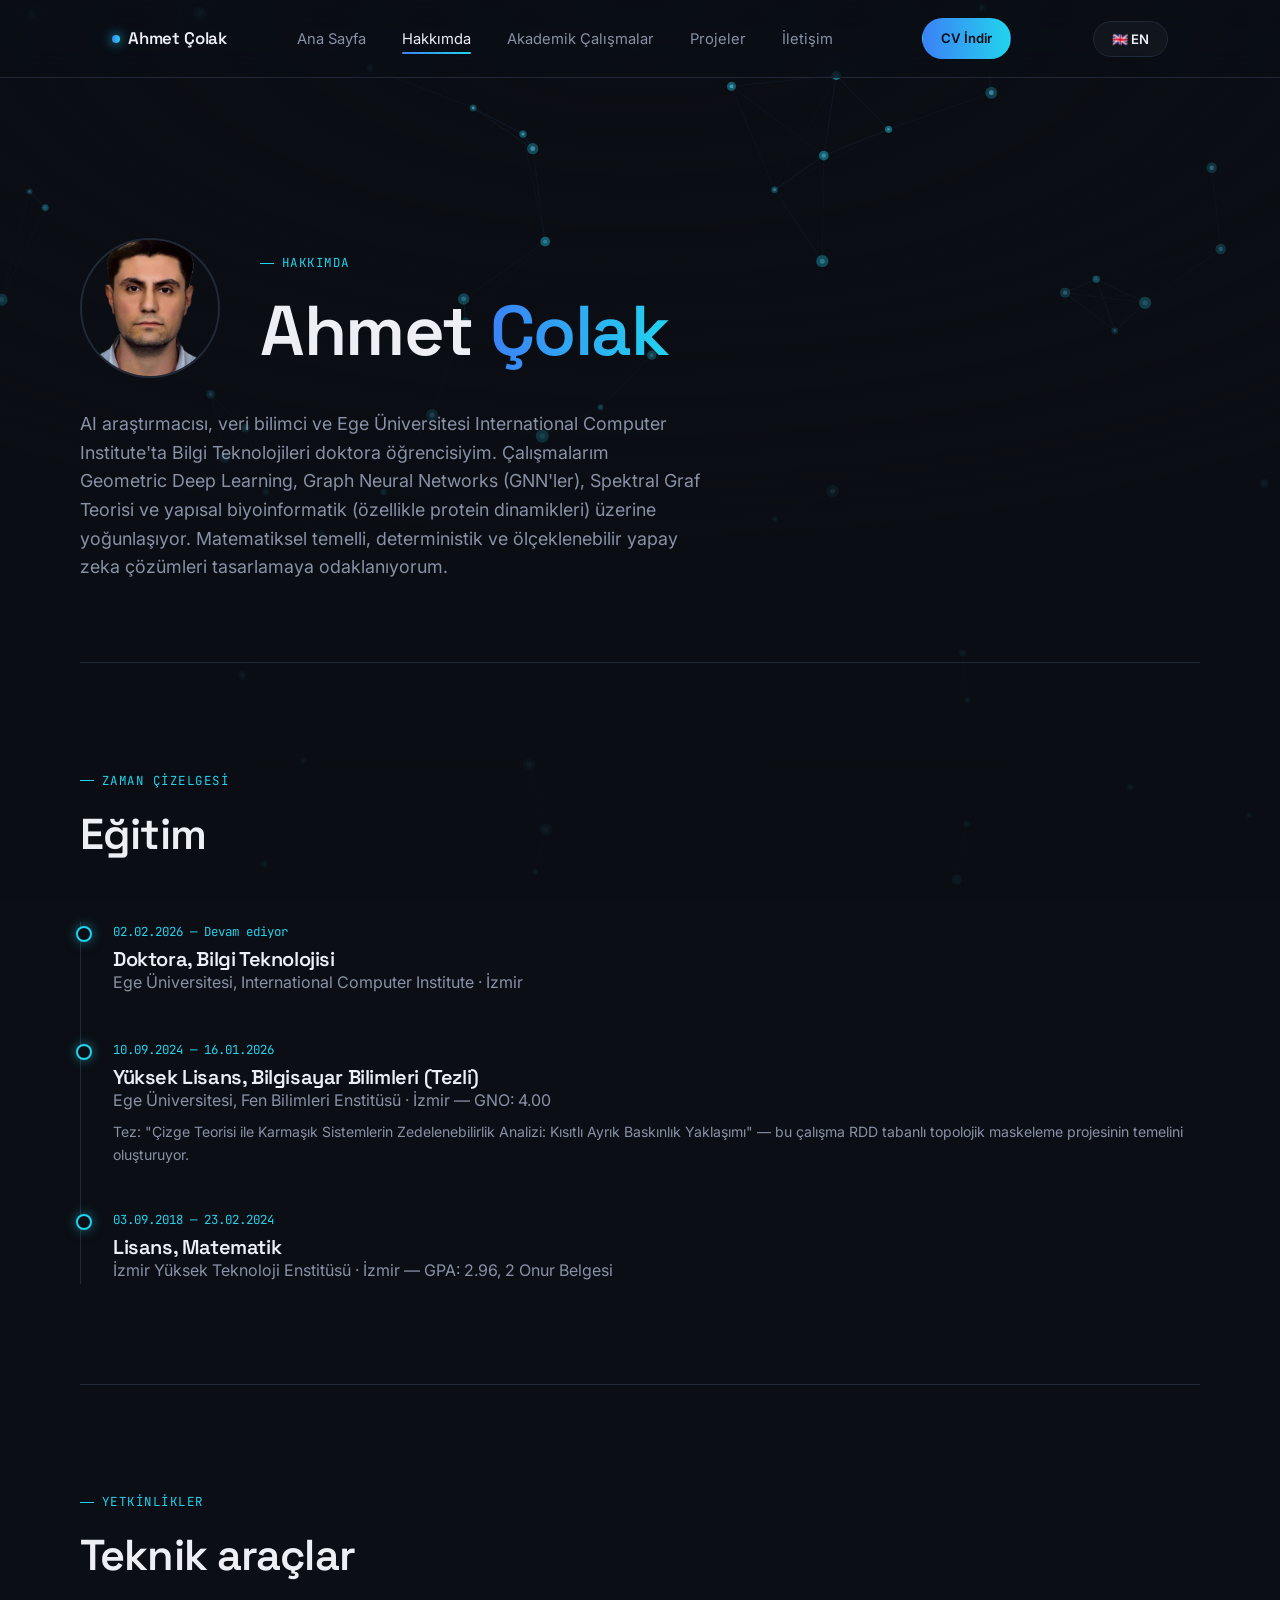
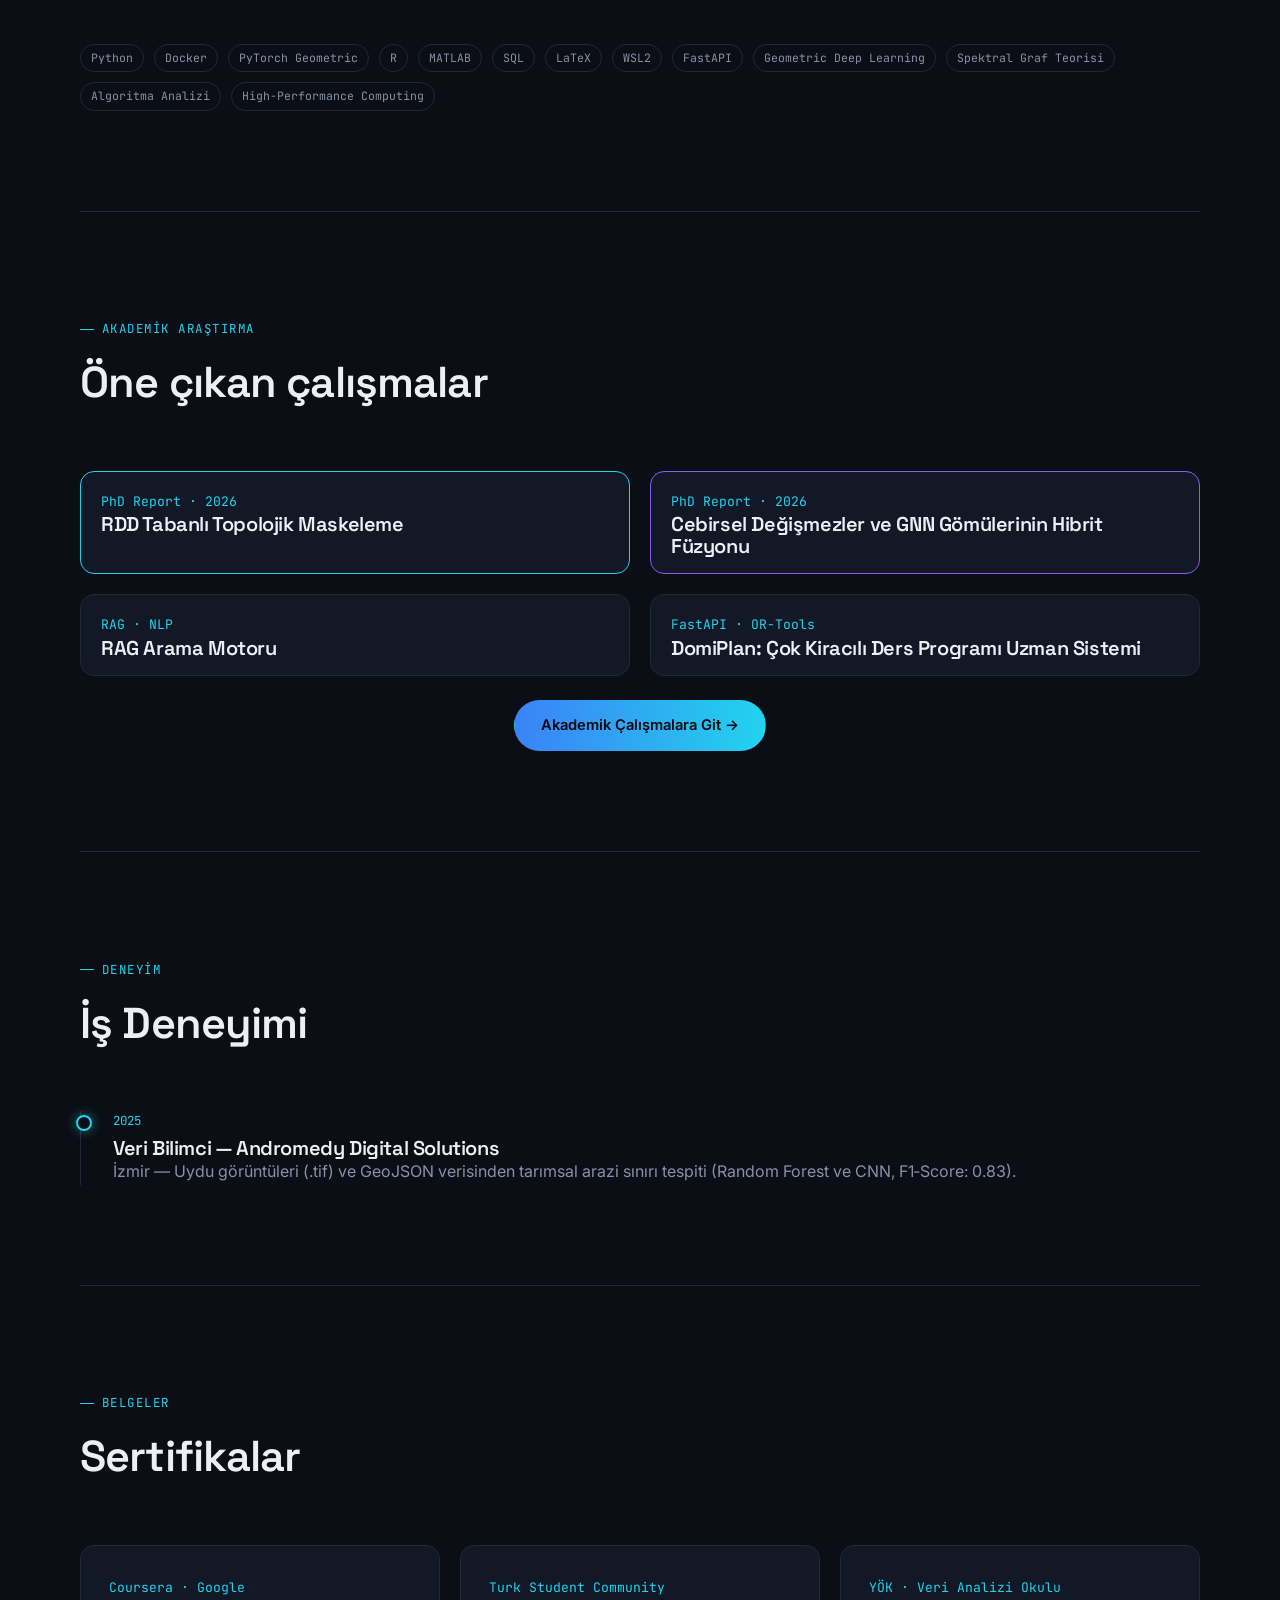
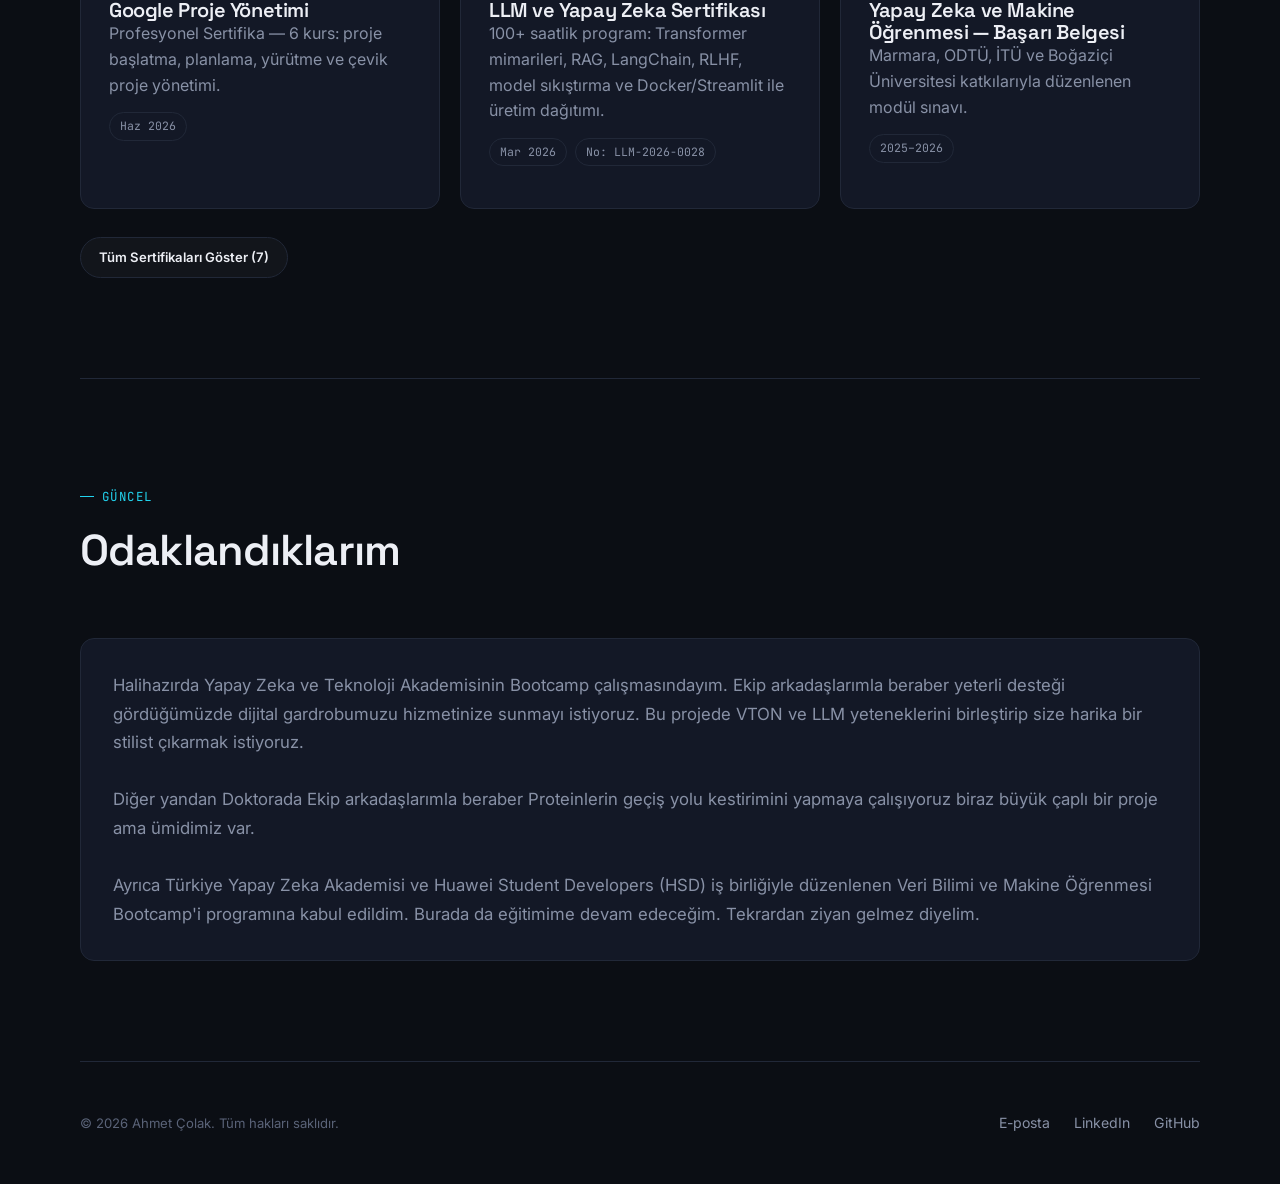
==== about.html @ 780bbac3 "Initial commit: personal academic website" ====
<!DOCTYPE html>
<html lang="tr">
<head>
<meta charset="UTF-8" />
<meta name="viewport" content="width=device-width, initial-scale=1.0" />
<title>About · Ahmet Çolak</title>
<link rel="preconnect" href="https://fonts.googleapis.com">
<link href="https://fonts.googleapis.com/css2?family=Space+Grotesk:wght@500;600;700&family=Inter:wght@400;500;600&family=JetBrains+Mono:wght@400;500&display=swap" rel="stylesheet">
<link rel="stylesheet" href="assets/css/main.css">
</head>
<body>

<canvas id="graph-bg"></canvas>
<div class="bg-vignette"></div>

<div class="wrap">
  <nav class="nav">
    <div class="nav-inner">
      <a href="index.html" class="nav-logo"><span class="dot"></span>Ahmet Çolak</a>
      <ul class="nav-links">
        <li><a href="index.html" data-i18n="nav-home">Ana Sayfa</a></li>
        <li><a href="about.html" class="active" data-i18n="nav-about">Hakkımda</a></li>
        <li><a href="courses.html" data-i18n="nav-courses">Akademik Çalışmalar</a></li>
        <li><a href="projects.html" data-i18n="nav-projects">Projeler</a></li>
        <li><a href="contact.html" data-i18n="nav-contact">İletişim</a></li>
      </ul>
      <a href="assets/cv/Ahmet_Colak_CV.pdf" target="_blank" class="btn btn-primary btn-sm" style="margin-left:20px;" data-i18n="nav-cv">CV İndir</a>
      <button class="btn btn-ghost btn-sm" id="lang-toggle" data-lang="tr" style="margin-left:12px;">🇬🇧 EN</button>
      <button class="nav-toggle" aria-label="Menu toggle">☰</button>
    </div>
  </nav>

  <header class="hero container" style="min-height:60vh; padding-top:160px;">
    <div style="display:flex; gap:40px; align-items:center; flex-wrap:wrap;">
      <img src="assets/images/profile.jpg" alt="Ahmet Çolak" style="width:140px; height:140px; border-radius:50%; object-fit:cover; border:2px solid var(--line); flex-shrink:0;">
      <div style="flex:1; min-width:260px;">
        <span class="eyebrow" data-i18n="about-eyebrow">Hakkımda</span>
        <h1>Ahmet <span class="gradient-text">Çolak</span></h1>
      </div>
    </div>
    <p class="lead" style="margin-top:32px;" data-i18n="about-lead">AI araştırmacısı, veri bilimci ve Ege Üniversitesi International Computer Institute'ta Bilgi Teknolojileri doktora öğrencisiyim. Çalışmalarım Geometric Deep Learning, Graph Neural Networks (GNN'ler), Spektral Graf Teorisi ve yapısal biyoinformatik (özellikle protein dinamikleri) üzerine yoğunlaşıyor. Matematiksel temelli, deterministik ve ölçeklenebilir yapay zeka çözümleri tasarlamaya odaklanıyorum.</p>
  </header>

  <section class="section container reveal">
    <div class="section-head">
      <div>
        <span class="eyebrow" data-i18n="about-timeline-eyebrow">Zaman çizelgesi</span>
        <h2 data-i18n="about-timeline-title">Eğitim</h2>
      </div>
    </div>
    <div class="timeline">
      <div class="timeline-item">
        <span class="period">02.02.2026 — Devam ediyor</span>
        <h3 data-i18n="about-edu1-title">Doktora, Bilgi Teknolojisi</h3>
        <p data-i18n="about-edu1-desc">Ege Üniversitesi, International Computer Institute · İzmir</p>
      </div>
      <div class="timeline-item">
        <span class="period">10.09.2024 — 16.01.2026</span>
        <h3 data-i18n="about-edu2-title">Yüksek Lisans, Bilgisayar Bilimleri (Tezli)</h3>
        <p data-i18n="about-edu2-desc">Ege Üniversitesi, Fen Bilimleri Enstitüsü · İzmir — GNO: 4.00</p>
        <p style="margin-top:8px; font-size:.88rem;" data-i18n="about-edu2-thesis">Tez: <em>"Çizge Teorisi ile Karmaşık Sistemlerin Zedelenebilirlik Analizi: Kısıtlı Ayrık Baskınlık Yaklaşımı"</em> — bu çalışma RDD tabanlı topolojik maskeleme projesinin temelini oluşturuyor.</p>
      </div>
      <div class="timeline-item">
        <span class="period">03.09.2018 — 23.02.2024</span>
        <h3 data-i18n="about-edu3-title">Lisans, Matematik</h3>
        <p data-i18n="about-edu3-desc">İzmir Yüksek Teknoloji Enstitüsü · İzmir — GPA: 2.96, 2 Onur Belgesi</p>
      </div>
    </div>
  </section>

  <section class="section container reveal">
    <div class="section-head">
      <div>
        <span class="eyebrow" data-i18n="about-skills-eyebrow">Yetkinlikler</span>
        <h2 data-i18n="about-skills-title">Teknik araçlar</h2>
      </div>
    </div>
    <div class="skill-cloud">
      <span class="tag">Python</span>
      <span class="tag">Docker</span>
      <span class="tag">PyTorch Geometric</span>
      <span class="tag">R</span>
      <span class="tag">MATLAB</span>
      <span class="tag">SQL</span>
      <span class="tag">LaTeX</span>
      <span class="tag">WSL2</span>
      <span class="tag">FastAPI</span>
      <span class="tag">Geometric Deep Learning</span>
      <span class="tag">Spektral Graf Teorisi</span>
      <span class="tag">Algoritma Analizi</span>
      <span class="tag">High‑Performance Computing</span>
    </div>
  </section>

  <!-- YENİ "Akademik araştırma" bölümü – sadece başlıklar + buton -->
  <section class="section container reveal">
    <div class="section-head">
      <div>
        <span class="eyebrow" data-i18n="about-research-eyebrow">Akademik araştırma</span>
        <h2 data-i18n="about-research-title">Öne çıkan çalışmalar</h2>
      </div>
    </div>
    <div class="grid grid-2" style="margin-bottom:24px;">
      <div class="card" style="border-color:var(--accent-cyan); padding:16px 20px;">
        <span class="note-code">PhD Report · 2026</span>
        <h3 data-i18n="about-research1-title">RDD Tabanlı Topolojik Maskeleme</h3>
      </div>
      <div class="card" style="border-color:var(--accent-violet); padding:16px 20px;">
        <span class="note-code">PhD Report · 2026</span>
        <h3 data-i18n="about-research2-title">Cebirsel Değişmezler ve GNN Gömülerinin Hibrit Füzyonu</h3>
      </div>
      <div class="card" style="padding:16px 20px;">
        <span class="note-code">RAG · NLP</span>
        <h3 data-i18n="about-research3-title">RAG Arama Motoru</h3>
      </div>
      <div class="card" style="padding:16px 20px;">
        <span class="note-code">FastAPI · OR‑Tools</span>
        <h3 data-i18n="about-research4-title">DomiPlan: Çok Kiracılı Ders Programı Uzman Sistemi</h3>
      </div>
    </div>
    <div style="text-align:center;">
      <a href="courses.html" class="btn btn-primary" data-i18n="about-research-btn">Akademik Çalışmalara Git →</a>
    </div>
  </section>

  <section class="section container reveal">
    <div class="section-head">
      <div>
        <span class="eyebrow" data-i18n="about-experience-eyebrow">Deneyim</span>
        <h2 data-i18n="about-experience-title">İş Deneyimi</h2>
      </div>
    </div>
    <div class="timeline">
      <div class="timeline-item">
        <span class="period">2025</span>
        <h3 data-i18n="about-job-title">Veri Bilimci — Andromedy Digital Solutions</h3>
        <p data-i18n="about-job-desc">İzmir — Uydu görüntüleri (.tif) ve GeoJSON verisinden tarımsal arazi sınırı tespiti (Random Forest ve CNN, F1‑Score: 0.83).</p>
      </div>
    </div>
  </section>

  <section class="section container reveal">
    <div class="section-head">
      <div>
        <span class="eyebrow" data-i18n="about-certs-eyebrow">Belgeler</span>
        <h2 data-i18n="about-certs-title">Sertifikalar</h2>
      </div>
    </div>

    <div class="grid grid-3">
      <div class="card">
        <span class="note-code">Coursera · Google</span>
        <h3 data-i18n="about-cert1-title">Google Proje Yönetimi</h3>
        <p data-i18n="about-cert1-desc">Profesyonel Sertifika — 6 kurs: proje başlatma, planlama, yürütme ve çevik proje yönetimi.</p>
        <div class="tag-row"><span class="tag">Haz 2026</span></div>
      </div>
      <div class="card">
        <span class="note-code">Turk Student Community</span>
        <h3 data-i18n="about-cert2-title">LLM ve Yapay Zeka Sertifikası</h3>
        <p data-i18n="about-cert2-desc">100+ saatlik program: Transformer mimarileri, RAG, LangChain, RLHF, model sıkıştırma ve Docker/Streamlit ile üretim dağıtımı.</p>
        <div class="tag-row"><span class="tag">Mar 2026</span><span class="tag">No: LLM‑2026‑0028</span></div>
      </div>
      <div class="card">
        <span class="note-code">YÖK · Veri Analizi Okulu</span>
        <h3 data-i18n="about-cert3-title">Yapay Zeka ve Makine Öğrenmesi — Başarı Belgesi</h3>
        <p data-i18n="about-cert3-desc">Marmara, ODTÜ, İTÜ ve Boğaziçi Üniversitesi katkılarıyla düzenlenen modül sınavı.</p>
        <div class="tag-row"><span class="tag">2025–2026</span></div>
      </div>
    </div>

    <details style="margin-top:28px;">
      <summary class="btn btn-ghost btn-sm" style="display:inline-block; cursor:pointer; user-select:none;" data-i18n="about-certs-showall">Tüm Sertifikaları Göster (7)</summary>
      <div class="grid grid-3" style="margin-top:24px;">
        <div class="card">
          <span class="note-code">Yapay Zeka ve Teknoloji Akademisi</span>
          <h3 data-i18n="about-cert4-title">Derin Öğrenme Eğitimi</h3>
          <p data-i18n="about-cert4-desc">Tamamlama belgesi.</p>
          <div class="tag-row"><span class="tag">Tem 2026</span></div>
        </div>
        <div class="card">
          <span class="note-code">Yapay Zeka ve Teknoloji Akademisi</span>
          <h3 data-i18n="about-cert5-title">Web Uygulamaları Geliştirme Eğitimi</h3>
          <p data-i18n="about-cert5-desc">Tamamlama belgesi.</p>
          <div class="tag-row"><span class="tag">Şub 2026</span></div>
        </div>
        <div class="card">
          <span class="note-code">Yapay Zeka ve Teknoloji Akademisi</span>
          <h3 data-i18n="about-cert6-title">Girişimciler için İK Eğitimi</h3>
          <p data-i18n="about-cert6-desc">Tamamlama belgesi.</p>
          <div class="tag-row"><span class="tag">Şub 2026</span></div>
        </div>
        <div class="card">
          <span class="note-code">Yapay Zeka ve Teknoloji Akademisi</span>
          <h3 data-i18n="about-cert7-title">Girişimciler için Finans Eğitimi</h3>
          <p data-i18n="about-cert7-desc">Tamamlama belgesi.</p>
          <div class="tag-row"><span class="tag">Şub 2026</span></div>
        </div>
        <div class="card">
          <span class="note-code">Yapay Zeka ve Teknoloji Akademisi</span>
          <h3 data-i18n="about-cert8-title">Girişimciler için Hukuk Eğitimi</h3>
          <p data-i18n="about-cert8-desc">Tamamlama belgesi.</p>
          <div class="tag-row"><span class="tag">Şub 2026</span></div>
        </div>
        <div class="card">
          <span class="note-code">Yapay Zeka ve Teknoloji Akademisi</span>
          <h3 data-i18n="about-cert9-title">Temel Girişimcilik Eğitimi</h3>
          <p data-i18n="about-cert9-desc">Tamamlama belgesi.</p>
          <div class="tag-row"><span class="tag">Şub 2026</span></div>
        </div>
        <div class="card">
          <span class="note-code">Europäisches Bildungsinstitut</span>
          <h3 data-i18n="about-cert10-title">Bilgi Teknolojileri Stajı</h3>
          <p data-i18n="about-cert10-desc">Uygulamalı Excel, Photoshop, AutoCAD Teknikleri, Python Kodlama.</p>
          <div class="tag-row"><span class="tag">TNC Group</span></div>
        </div>
      </div>
    </details>
  </section>

  <!-- Odaklandıklarım -->
  <section class="section container reveal">
    <div class="section-head">
      <div>
        <span class="eyebrow" data-i18n="focus-eyebrow">Güncel</span>
        <h2 data-i18n="focus-title">Odaklandıklarım</h2>
      </div>
    </div>
    <div class="card" style="padding:32px;">
      <p style="white-space:pre-line; margin:0; font-size:1.05rem; line-height:1.7;" data-i18n="focus-text">
        Halihazırda Yapay Zeka ve Teknoloji Akademisinin Bootcamp çalışmasındayım. Ekip arkadaşlarımla beraber yeterli desteği gördüğümüzde dijital gardrobumuzu hizmetinize sunmayı istiyoruz. Bu projede VTON ve LLM yeteneklerini birleştirip size harika bir stilist çıkarmak istiyoruz.

        Diğer yandan Doktorada Ekip arkadaşlarımla beraber Proteinlerin geçiş yolu kestirimini yapmaya çalışıyoruz biraz büyük çaplı bir proje ama ümidimiz var.

        Ayrıca Türkiye Yapay Zeka Akademisi ve Huawei Student Developers (HSD) iş birliğiyle düzenlenen Veri Bilimi ve Makine Öğrenmesi Bootcamp'i programına kabul edildim. Burada da eğitimime devam edeceğim. Tekrardan ziyan gelmez diyelim.
      </p>
    </div>
  </section>

  <footer class="footer container">
    <div class="footer-inner">
      <small data-i18n="footer-copyright">© 2026 Ahmet Çolak. Tüm hakları saklıdır.</small>
      <ul class="footer-links">
        <li><a href="mailto:ahmetcolakofficial@hotmail.com" data-i18n="footer-email">E-posta</a></li>
        <li><a href="https://linkedin.com/in/ahmetc0lak" target="_blank" rel="noopener" data-i18n="footer-linkedin">LinkedIn</a></li>
        <li><a href="https://github.com/ahmetcolak251113" target="_blank" rel="noopener" data-i18n="footer-github">GitHub</a></li>
      </ul>
    </div>
  </footer>
</div>

<script src="assets/js/graph-bg.js"></script>
<script src="assets/js/site.js"></script>
</body>
</html>
---- assets/css/main.css ----
/* =========================================================
   DESIGN TOKENS
   ========================================================= */
:root{
  --bg:            #0B0E14;
  --bg-elevated:   #10141D;
  --bg-card:       #131826;
  --line:          #212838;

  --text-primary:  #EDEFF5;
  --text-secondary:#8891A6;
  --text-tertiary: #5A6378;

  --accent-blue:   #3B82F6;
  --accent-cyan:   #22D3EE;
  --accent-violet: #8B5CF6;
  --accent-gradient: linear-gradient(90deg, var(--accent-blue), var(--accent-cyan));

  --font-display: "Space Grotesk", sans-serif;
  --font-body:    "Inter", sans-serif;
  --font-mono:    "JetBrains Mono", monospace;

  --radius: 14px;
  --radius-sm: 8px;
  --container: 1120px;

  --ease: cubic-bezier(.22,.61,.36,1);
}

*{ margin:0; padding:0; box-sizing:border-box; }

html{ scroll-behavior:smooth; }

body{
  background: var(--bg);
  color: var(--text-primary);
  font-family: var(--font-body);
  font-size: 16px;
  line-height: 1.6;
  -webkit-font-smoothing: antialiased;
  overflow-x: hidden;
}

a{ color:inherit; text-decoration:none; }
ul{ list-style:none; }
img{ max-width:100%; display:block; }

/* =========================================================
   BACKGROUND CANVAS
   ========================================================= */
#graph-bg{
  position: fixed;
  inset: 0;
  width: 100vw;
  height: 100vh;
  z-index: 0;
  background: var(--bg);
}

/* soft vignette so text stays legible over the graph */
.bg-vignette{
  position: fixed;
  inset: 0;
  z-index: 1;
  pointer-events: none;
  background: radial-gradient(ellipse 90% 60% at 50% 0%, rgba(11,14,20,0) 0%, rgba(11,14,20,.55) 65%, rgba(11,14,20,.92) 100%);
}

/* =========================================================
   LAYOUT
   ========================================================= */
.wrap{
  position: relative;
  z-index: 2;
}

.container{
  max-width: var(--container);
  margin: 0 auto;
  padding: 0 32px;
}

/* =========================================================
   NAV
   ========================================================= */
.nav{
  position: sticky;
  top: 0;
  z-index: 50;
  backdrop-filter: blur(16px) saturate(140%);
  background: rgba(11,14,20,.6);
  border-bottom: 1px solid var(--line);
}

.nav-inner{
  max-width: var(--container);
  margin: 0 auto;
  padding: 18px 32px;
  display: flex;
  align-items: center;
  justify-content: space-between;
}

.nav-logo{
  font-family: var(--font-display);
  font-weight: 600;
  font-size: 1.05rem;
  letter-spacing: -.01em;
  display: flex;
  align-items: center;
  gap: 8px;
}

.nav-logo .dot{
  width: 8px; height: 8px;
  border-radius: 50%;
  background: var(--accent-gradient);
  box-shadow: 0 0 12px var(--accent-cyan);
}

.nav-links{
  display: flex;
  gap: 36px;
}

.nav-links a{
  font-size: .92rem;
  color: var(--text-secondary);
  transition: color .25s var(--ease);
  position: relative;
}

.nav-links a:hover,
.nav-links a.active{
  color: var(--text-primary);
}

.nav-links a.active::after{
  content:"";
  position:absolute;
  left:0; right:0; bottom:-6px;
  height:2px;
  background: var(--accent-gradient);
  border-radius: 2px;
}

.nav-toggle{ display:none; background:none; border:none; color:var(--text-primary); font-size:1.5rem; cursor:pointer; }

@media (max-width: 800px){
  .nav-links{
    position: fixed;
    top: 64px; left:0; right:0;
    background: var(--bg-elevated);
    border-bottom: 1px solid var(--line);
    flex-direction: column;
    padding: 20px 32px;
    gap: 20px;
    transform: translateY(-110%);
    transition: transform .3s var(--ease);
  }
  .nav-links.open{ transform: translateY(0); }
  .nav-toggle{ display:block; }
}

/* =========================================================
   TYPOGRAPHY
   ========================================================= */
.eyebrow{
  font-family: var(--font-mono);
  font-size: .78rem;
  letter-spacing: .12em;
  text-transform: uppercase;
  color: var(--accent-cyan);
  display: inline-flex;
  align-items: center;
  gap: 8px;
  margin-bottom: 20px;
}
.eyebrow::before{
  content:"";
  width: 14px; height: 1px;
  background: var(--accent-cyan);
}

h1, h2, h3{
  font-family: var(--font-display);
  font-weight: 600;
  letter-spacing: -.02em;
  line-height: 1.1;
}

h1{ font-size: clamp(2.6rem, 5.5vw, 4.6rem); }
h2{ font-size: clamp(1.9rem, 3.4vw, 2.7rem); margin-bottom: 16px; }
h3{ font-size: 1.25rem; }

p{ color: var(--text-secondary); }

.lead{
  font-size: clamp(1.05rem, 1.4vw, 1.25rem);
  color: var(--text-secondary);
  max-width: 620px;
}

.gradient-text{
  background: var(--accent-gradient);
  -webkit-background-clip: text;
  background-clip: text;
  color: transparent;
}

/* =========================================================
   BUTTONS
   ========================================================= */
.btn{
  display: inline-flex;
  align-items: center;
  gap: 10px;
  padding: 13px 26px;
  border-radius: 100px;
  font-family: var(--font-body);
  font-weight: 600;
  font-size: .92rem;
  cursor: pointer;
  transition: transform .25s var(--ease), box-shadow .25s var(--ease), background .25s var(--ease), border-color .25s var(--ease);
  border: 1px solid transparent;
  white-space: nowrap;
}

.btn-primary{
  background: var(--accent-gradient);
  color: #06090F;
}
.btn-primary:hover{
  transform: translateY(-2px);
  box-shadow: 0 10px 30px -8px rgba(59,130,246,.55);
}

.btn-ghost{
  background: rgba(255,255,255,.03);
  border-color: var(--line);
  color: var(--text-primary);
}
.btn-ghost:hover{
  background: rgba(255,255,255,.06);
  border-color: var(--accent-blue);
  transform: translateY(-2px);
}

.btn-sm{ padding: 9px 18px; font-size: .82rem; }

/* =========================================================
   HERO
   ========================================================= */
.hero{
  min-height: 92vh;
  display: flex;
  flex-direction: column;
  justify-content: center;
  padding: 140px 0 80px;
}

.hero-actions{
  display: flex;
  gap: 14px;
  margin-top: 36px;
  flex-wrap: wrap;
}

.hero-meta{
  display: flex;
  gap: 40px;
  margin-top: 72px;
  flex-wrap: wrap;
}

.hero-meta div{ border-left: 1px solid var(--line); padding-left: 16px; }
.hero-meta .num{
  font-family: var(--font-mono);
  font-size: 1.6rem;
  color: var(--text-primary);
  display:block;
}
.hero-meta .label{
  font-size: .78rem;
  color: var(--text-tertiary);
}

/* =========================================================
   SECTION
   ========================================================= */
.section{
  padding: 100px 0;
  border-top: 1px solid var(--line);
}

.section-head{
  display: flex;
  justify-content: space-between;
  align-items: flex-end;
  gap: 24px;
  margin-bottom: 48px;
  flex-wrap: wrap;
}

/* =========================================================
   CARDS - generic grid
   ========================================================= */
.grid{
  display: grid;
  gap: 20px;
}
.grid-3{ grid-template-columns: repeat(3, 1fr); }
.grid-2{ grid-template-columns: repeat(2, 1fr); }

@media (max-width: 900px){
  .grid-3{ grid-template-columns: 1fr 1fr; }
}
@media (max-width: 640px){
  .grid-3, .grid-2{ grid-template-columns: 1fr; }
}

.card{
  background: var(--bg-card);
  border: 1px solid var(--line);
  border-radius: var(--radius);
  padding: 28px;
  transition: border-color .25s var(--ease), transform .25s var(--ease), background .25s var(--ease);
}

.card:hover{
  border-color: var(--accent-blue);
  transform: translateY(-4px);
  background: var(--bg-elevated);
}

.tag{
  font-family: var(--font-mono);
  font-size: .72rem;
  padding: 4px 10px;
  border-radius: 100px;
  border: 1px solid var(--line);
  color: var(--text-secondary);
  display: inline-block;
}

.tag-row{
  display: flex;
  gap: 8px;
  flex-wrap: wrap;
  margin: 14px 0;
}

/* =========================================================
   TIMELINE (about page)
   ========================================================= */
.timeline{
  position: relative;
  padding-left: 32px;
  border-left: 1px solid var(--line);
}
.timeline-item{
  position: relative;
  padding-bottom: 44px;
}
.timeline-item:last-child{ padding-bottom: 0; }
.timeline-item::before{
  content:"";
  position:absolute;
  left:-37px; top: 4px;
  width: 12px; height:12px;
  border-radius:50%;
  background: var(--bg);
  border: 2px solid var(--accent-cyan);
  box-shadow: 0 0 12px rgba(34,211,238,.5);
}
.timeline-item .period{
  font-family: var(--font-mono);
  font-size: .78rem;
  color: var(--accent-cyan);
  margin-bottom: 6px;
  display: block;
}

/* =========================================================
   NOTES / FILTER PILLS
   ========================================================= */
.filters{
  display: flex;
  gap: 10px;
  margin-bottom: 40px;
  flex-wrap: wrap;
}
.filter-pill{
  font-family: var(--font-mono);
  font-size: .82rem;
  padding: 8px 18px;
  border-radius: 100px;
  border: 1px solid var(--line);
  color: var(--text-secondary);
  cursor: pointer;
  transition: all .2s var(--ease);
  background: transparent;
}
.filter-pill.active{
  color: var(--bg);
  background: var(--accent-gradient);
  border-color: transparent;
}
.filter-pill:hover:not(.active){ border-color: var(--accent-blue); color: var(--text-primary); }

.note-card{
  display:flex;
  flex-direction: column;
  gap: 12px;
}
.note-code{
  font-family: var(--font-mono);
  color: var(--accent-cyan);
  font-size: .82rem;
}
.note-card .btn{ margin-top: auto; align-self: flex-start; }

/* =========================================================
   SKILL TAGS (about)
   ========================================================= */
.skill-cloud{
  display:flex; flex-wrap:wrap; gap:10px; margin-top: 24px;
}

/* =========================================================
   CONTACT FORM
   ========================================================= */
.form-grid{
  display: grid;
  gap: 18px;
  max-width: 560px;
}
label{
  display:block;
  font-size: .82rem;
  color: var(--text-secondary);
  margin-bottom: 8px;
  font-family: var(--font-mono);
}
input, textarea{
  width: 100%;
  background: var(--bg-card);
  border: 1px solid var(--line);
  border-radius: var(--radius-sm);
  padding: 13px 16px;
  color: var(--text-primary);
  font-family: var(--font-body);
  font-size: .95rem;
  transition: border-color .2s var(--ease);
}
input:focus, textarea:focus{
  outline: none;
  border-color: var(--accent-blue);
}
textarea{ resize: vertical; min-height: 140px; }

.contact-links{
  display:flex; flex-direction:column; gap: 18px;
}
.contact-link{
  display:flex; align-items:center; gap:14px;
  padding: 16px;
  border: 1px solid var(--line);
  border-radius: var(--radius);
  transition: border-color .2s var(--ease), background .2s var(--ease);
}
.contact-link:hover{ border-color: var(--accent-blue); background: var(--bg-card); }

.form-status{
  font-family: var(--font-mono);
  font-size: .85rem;
  min-height: 20px;
}
.form-status.ok{ color: var(--accent-cyan); }
.form-status.err{ color: #F87171; }

/* =========================================================
   FOOTER
   ========================================================= */
.footer{
  border-top: 1px solid var(--line);
  padding: 48px 0;
}
.footer-inner{
  display:flex;
  justify-content: space-between;
  align-items:center;
  flex-wrap: wrap;
  gap: 16px;
}
.footer-links{ display:flex; gap: 24px; }
.footer-links a{ color: var(--text-secondary); font-size: .88rem; transition: color .2s; }
.footer-links a:hover{ color: var(--text-primary); }
.footer small{ color: var(--text-tertiary); font-size: .82rem; }

/* =========================================================
   REVEAL ON SCROLL
   ========================================================= */
.reveal{
  opacity: 0;
  transform: translateY(24px);
  transition: opacity .7s var(--ease), transform .7s var(--ease);
}
.reveal.in{ opacity: 1; transform: translateY(0); }

@media (prefers-reduced-motion: reduce){
  .reveal{ opacity:1; transform:none; transition:none; }
  html{ scroll-behavior:auto; }
}

/* focus visibility */
a:focus-visible, button:focus-visible, input:focus-visible, textarea:focus-visible{
  outline: 2px solid var(--accent-cyan);
  outline-offset: 2px;
}
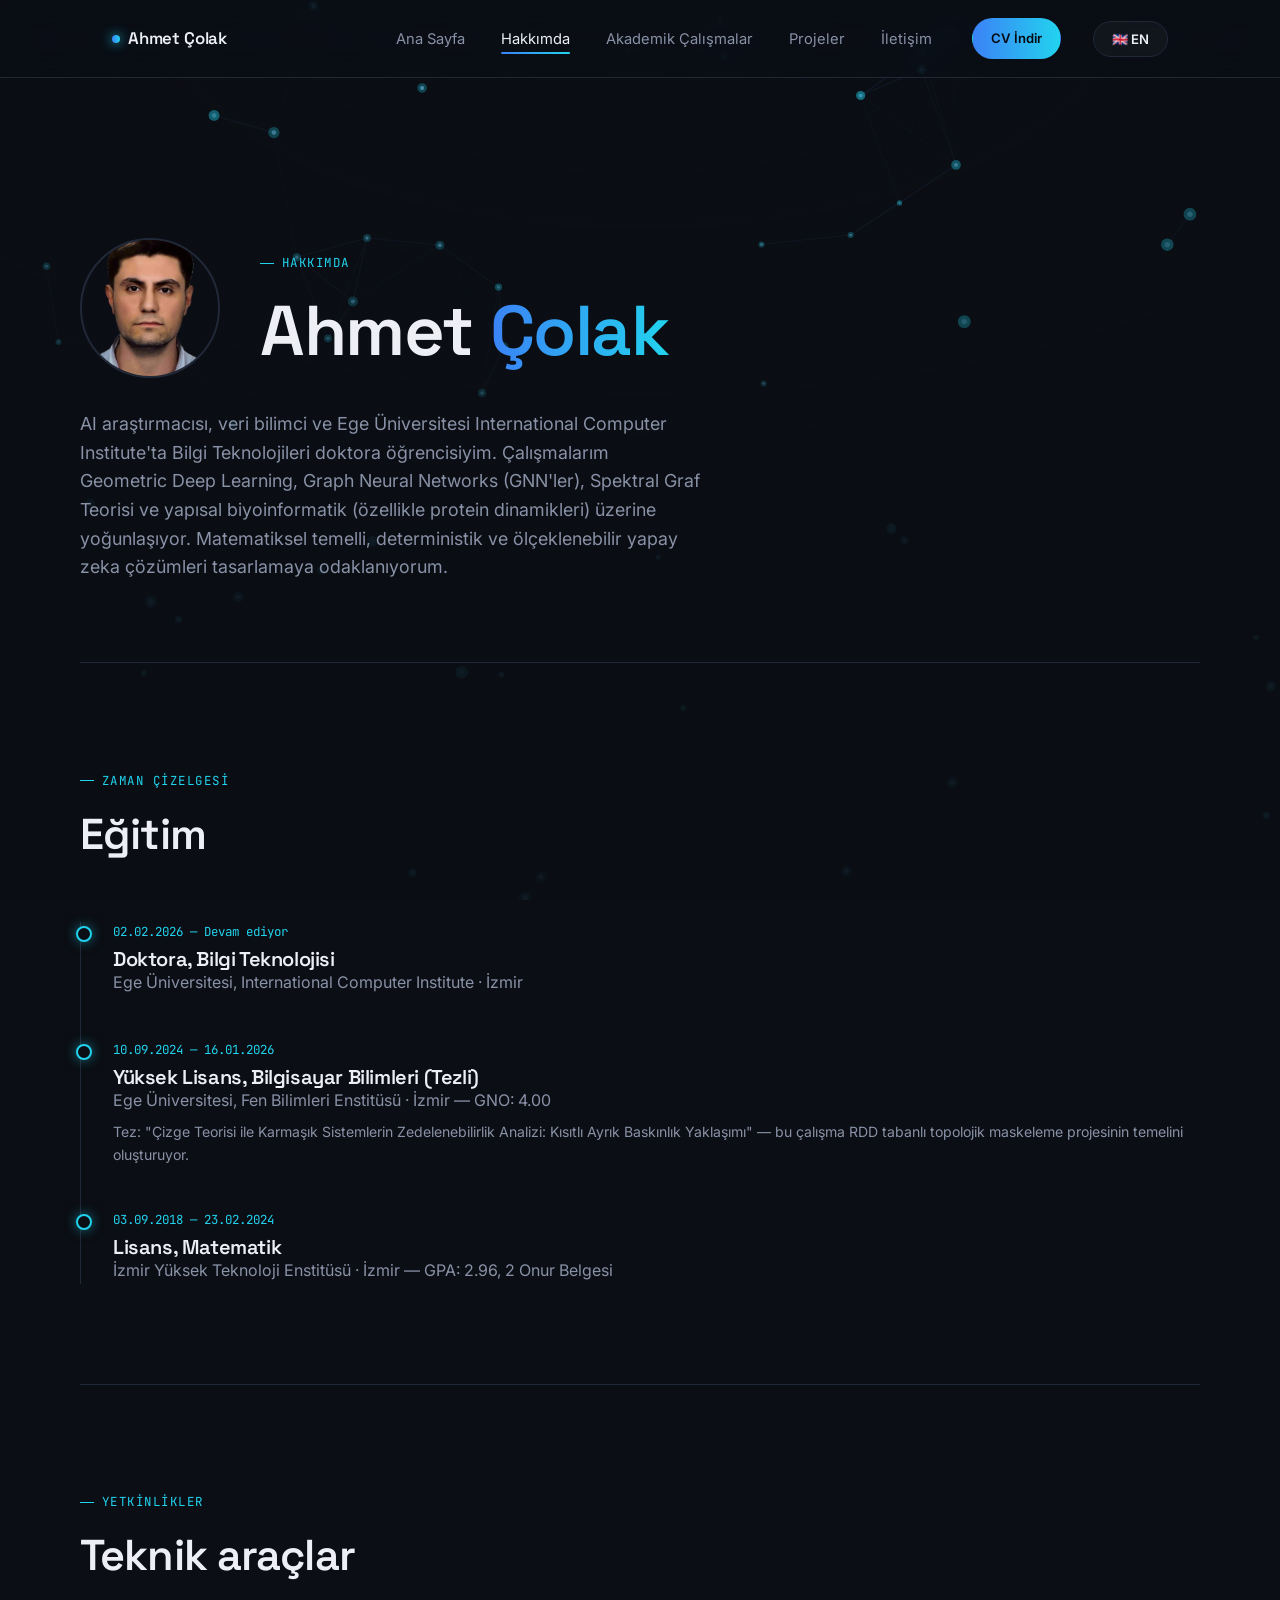
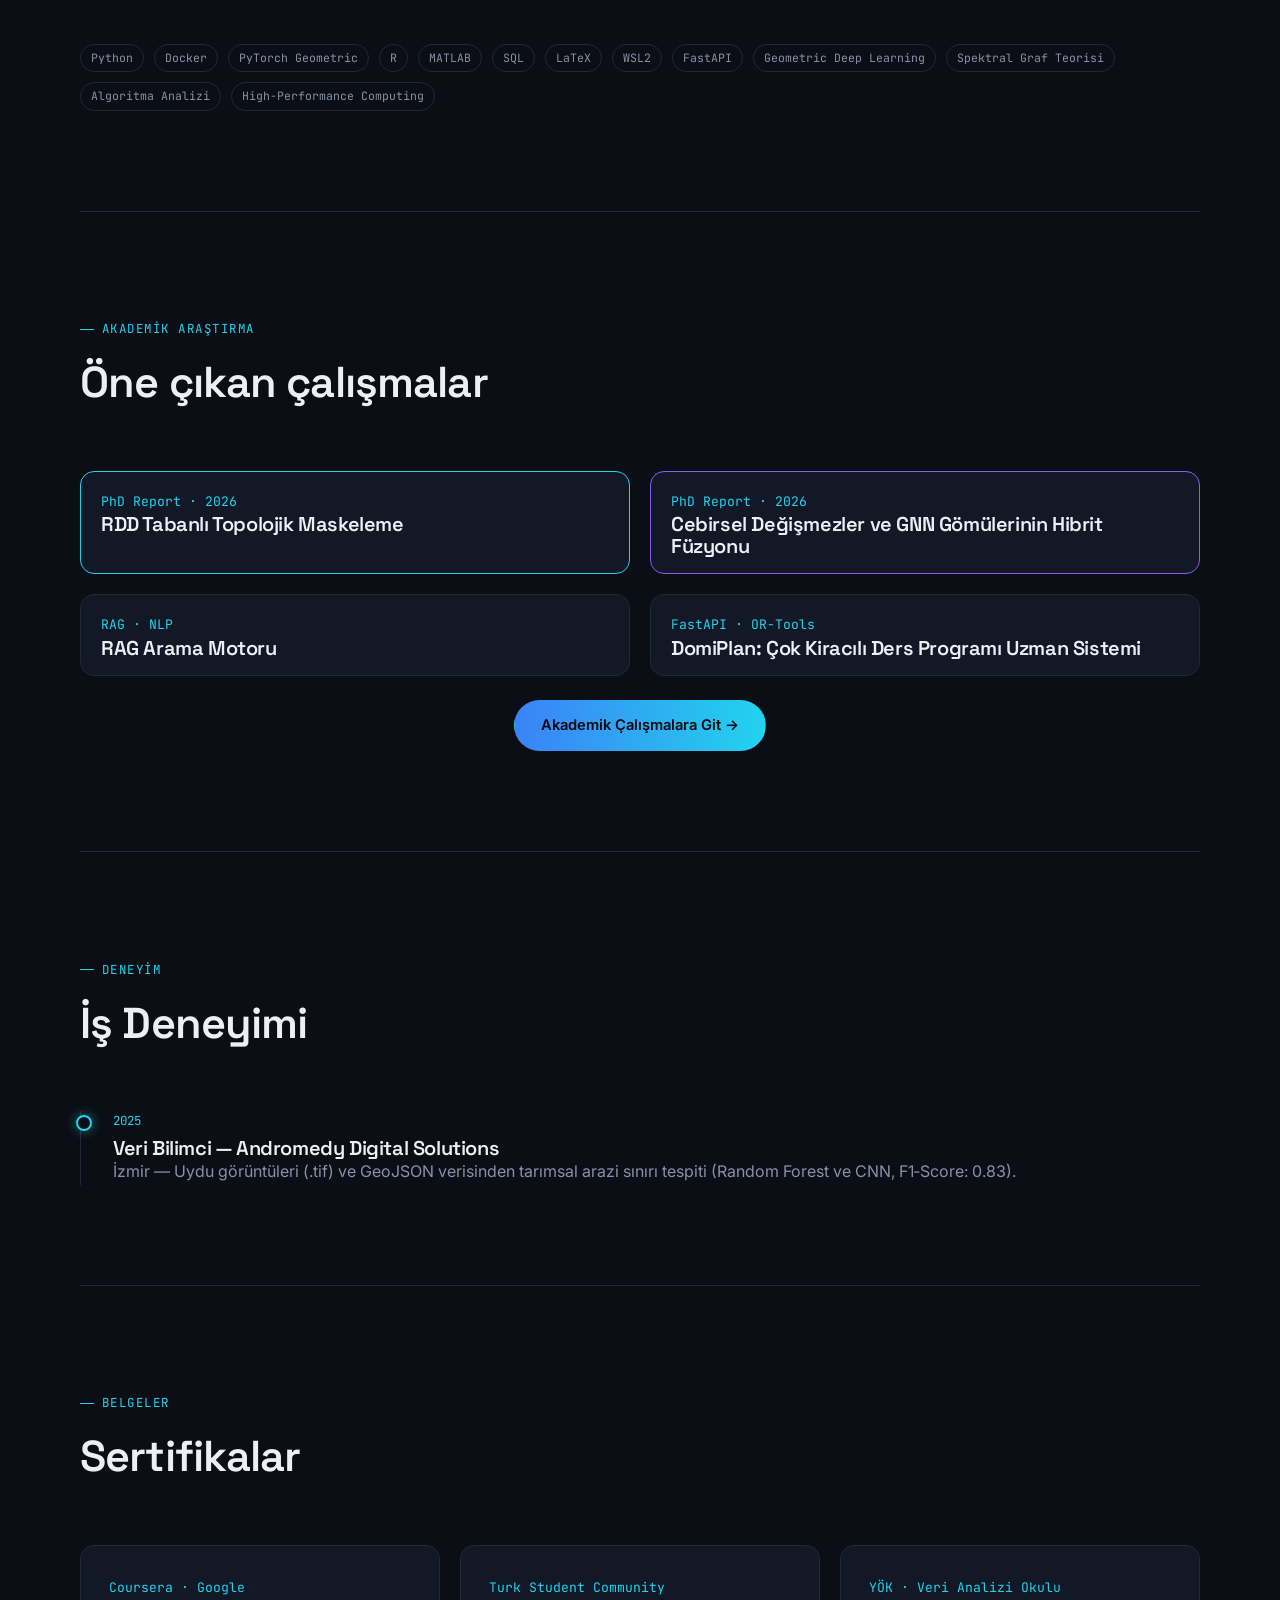
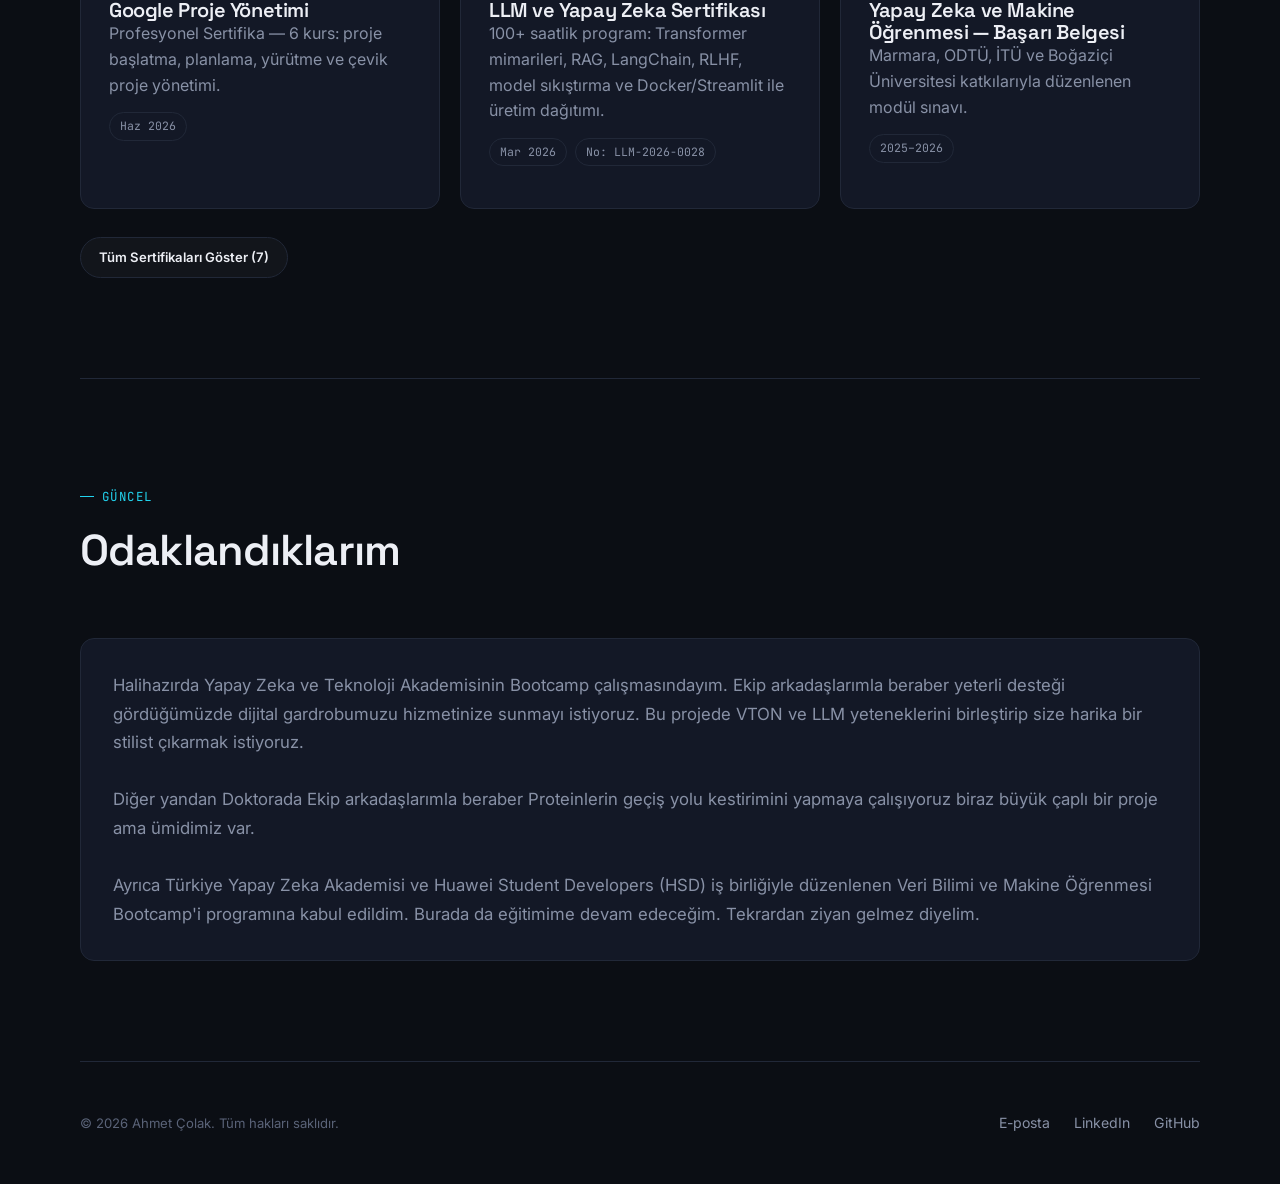
==== commit a1da4e36: "Mobil uyumluluk ve küçük düzeltmeler" ====
--- a/about.html
+++ b/about.html
@@ -17,21 +17,27 @@
   <nav class="nav">
     <div class="nav-inner">
       <a href="index.html" class="nav-logo"><span class="dot"></span>Ahmet Çolak</a>
+      <div class="nav-right">
       <ul class="nav-links">
         <li><a href="index.html" data-i18n="nav-home">Ana Sayfa</a></li>
         <li><a href="about.html" class="active" data-i18n="nav-about">Hakkımda</a></li>
         <li><a href="courses.html" data-i18n="nav-courses">Akademik Çalışmalar</a></li>
         <li><a href="projects.html" data-i18n="nav-projects">Projeler</a></li>
         <li><a href="contact.html" data-i18n="nav-contact">İletişim</a></li>
+        <li class="nav-cv-mobile">
+          <a href="assets/cv/Ahmet_Colak_CV.pdf" target="_blank" class="btn btn-primary btn-sm" data-i18n="nav-cv">CV İndir</a>
+          <button class="btn btn-ghost btn-sm lang-toggle-btn" data-lang="tr">🇬🇧 EN</button>
+        </li>
       </ul>
       <a href="assets/cv/Ahmet_Colak_CV.pdf" target="_blank" class="btn btn-primary btn-sm" style="margin-left:20px;" data-i18n="nav-cv">CV İndir</a>
-      <button class="btn btn-ghost btn-sm" id="lang-toggle" data-lang="tr" style="margin-left:12px;">🇬🇧 EN</button>
+      <button class="btn btn-ghost btn-sm lang-toggle-btn" id="lang-toggle" data-lang="tr" style="margin-left:12px;">🇬🇧 EN</button>
       <button class="nav-toggle" aria-label="Menu toggle">☰</button>
+      </div>
     </div>
   </nav>
 
   <header class="hero container" style="min-height:60vh; padding-top:160px;">
-    <div style="display:flex; gap:40px; align-items:center; flex-wrap:wrap;">
+    <div class="about-header-flex" style="display:flex; gap:40px; align-items:center; flex-wrap:wrap;">
       <img src="assets/images/profile.jpg" alt="Ahmet Çolak" style="width:140px; height:140px; border-radius:50%; object-fit:cover; border:2px solid var(--line); flex-shrink:0;">
       <div style="flex:1; min-width:260px;">
         <span class="eyebrow" data-i18n="about-eyebrow">Hakkımda</span>
--- a/assets/css/main.css
+++ b/assets/css/main.css
@@ -99,6 +99,7 @@
   display: flex;
   align-items: center;
   justify-content: space-between;
+  gap: 16px;
 }
 
 .nav-logo{
@@ -109,6 +110,8 @@
   display: flex;
   align-items: center;
   gap: 8px;
+  flex-shrink: 0;
+  white-space: nowrap;
 }
 
 .nav-logo .dot{
@@ -116,11 +119,21 @@
   border-radius: 50%;
   background: var(--accent-gradient);
   box-shadow: 0 0 12px var(--accent-cyan);
+  flex-shrink: 0;
+}
+
+/* right-hand cluster: links + CV + lang + hamburger, so it can wrap as one unit on mobile */
+.nav-right{
+  display: flex;
+  align-items: center;
+  gap: 20px;
+  flex-shrink: 0;
 }
 
 .nav-links{
   display: flex;
   gap: 36px;
+  flex-shrink: 0;
 }
 
 .nav-links a{
@@ -128,6 +141,7 @@
   color: var(--text-secondary);
   transition: color .25s var(--ease);
   position: relative;
+  white-space: nowrap;
 }
 
 .nav-links a:hover,
@@ -144,22 +158,47 @@
   border-radius: 2px;
 }
 
-.nav-toggle{ display:none; background:none; border:none; color:var(--text-primary); font-size:1.5rem; cursor:pointer; }
+.nav-toggle{ display:none; background:none; border:none; color:var(--text-primary); font-size:1.5rem; cursor:pointer; flex-shrink:0; line-height:1; }
+
+.nav-cv-mobile{ display:none; }
 
 @media (max-width: 800px){
+  .nav-inner{ padding: 14px 20px; }
+
+  /* Only logo + hamburger stay in the top bar; everything else moves into the dropdown */
+  .nav-right > .btn-primary,
+  .nav-right > #lang-toggle{
+    display: none;
+  }
+
   .nav-links{
     position: fixed;
-    top: 64px; left:0; right:0;
+    top: var(--nav-h, 60px);
+    left:0; right:0;
     background: var(--bg-elevated);
     border-bottom: 1px solid var(--line);
     flex-direction: column;
-    padding: 20px 32px;
-    gap: 20px;
-    transform: translateY(-110%);
+    align-items: flex-start;
+    padding: 20px;
+    gap: 18px;
+    max-height: calc(100vh - var(--nav-h, 60px));
+    overflow-y: auto;
+    transform: translateY(-150vh);
     transition: transform .3s var(--ease);
   }
   .nav-links.open{ transform: translateY(0); }
   .nav-toggle{ display:block; }
+
+  /* CV + language controls reappear as normal rows inside the open mobile menu */
+  .nav-cv-mobile{
+    display: flex;
+    gap: 14px;
+    align-items: center;
+    padding-top: 14px;
+    border-top: 1px solid var(--line);
+    width: 100%;
+  }
+  .nav-cv-mobile .btn{ flex-shrink:0; }
 }
 
 /* =========================================================
@@ -508,6 +547,43 @@
 }
 .reveal.in{ opacity: 1; transform: translateY(0); }
 
+/* =========================================================
+   SMALL SCREEN FIXES (phones)
+   ========================================================= */
+@media (max-width: 640px){
+  .container{ padding: 0 20px; }
+
+  .hero{
+    min-height: auto;
+    padding: 40px 0 60px;
+  }
+  .hero[style*="padding-top"]{ padding-top: 110px !important; }
+
+  h1{ font-size: clamp(2rem, 9vw, 2.8rem); }
+  h2{ font-size: clamp(1.5rem, 6vw, 2rem); }
+
+  .hero-actions{ flex-direction: column; align-items: stretch; }
+  .hero-actions .btn{ justify-content: center; }
+
+  .hero-meta{ gap: 24px 28px; margin-top: 44px; }
+
+  .section{ padding: 60px 0; }
+
+  .card{ padding: 22px; }
+
+  .grid-3, .grid-2{ gap: 16px; }
+
+  .about-header-flex{ flex-direction: column; align-items: flex-start !important; gap: 20px !important; }
+  .about-header-flex img{ width: 96px !important; height: 96px !important; }
+
+  .timeline{ padding-left: 24px; }
+  .timeline-item::before{ left: -29px; }
+
+  .footer-inner{ flex-direction: column; align-items: flex-start; }
+
+  .contact-links{ margin-top: 8px; }
+}
+
 @media (prefers-reduced-motion: reduce){
   .reveal{ opacity:1; transform:none; transition:none; }
   html{ scroll-behavior:auto; }
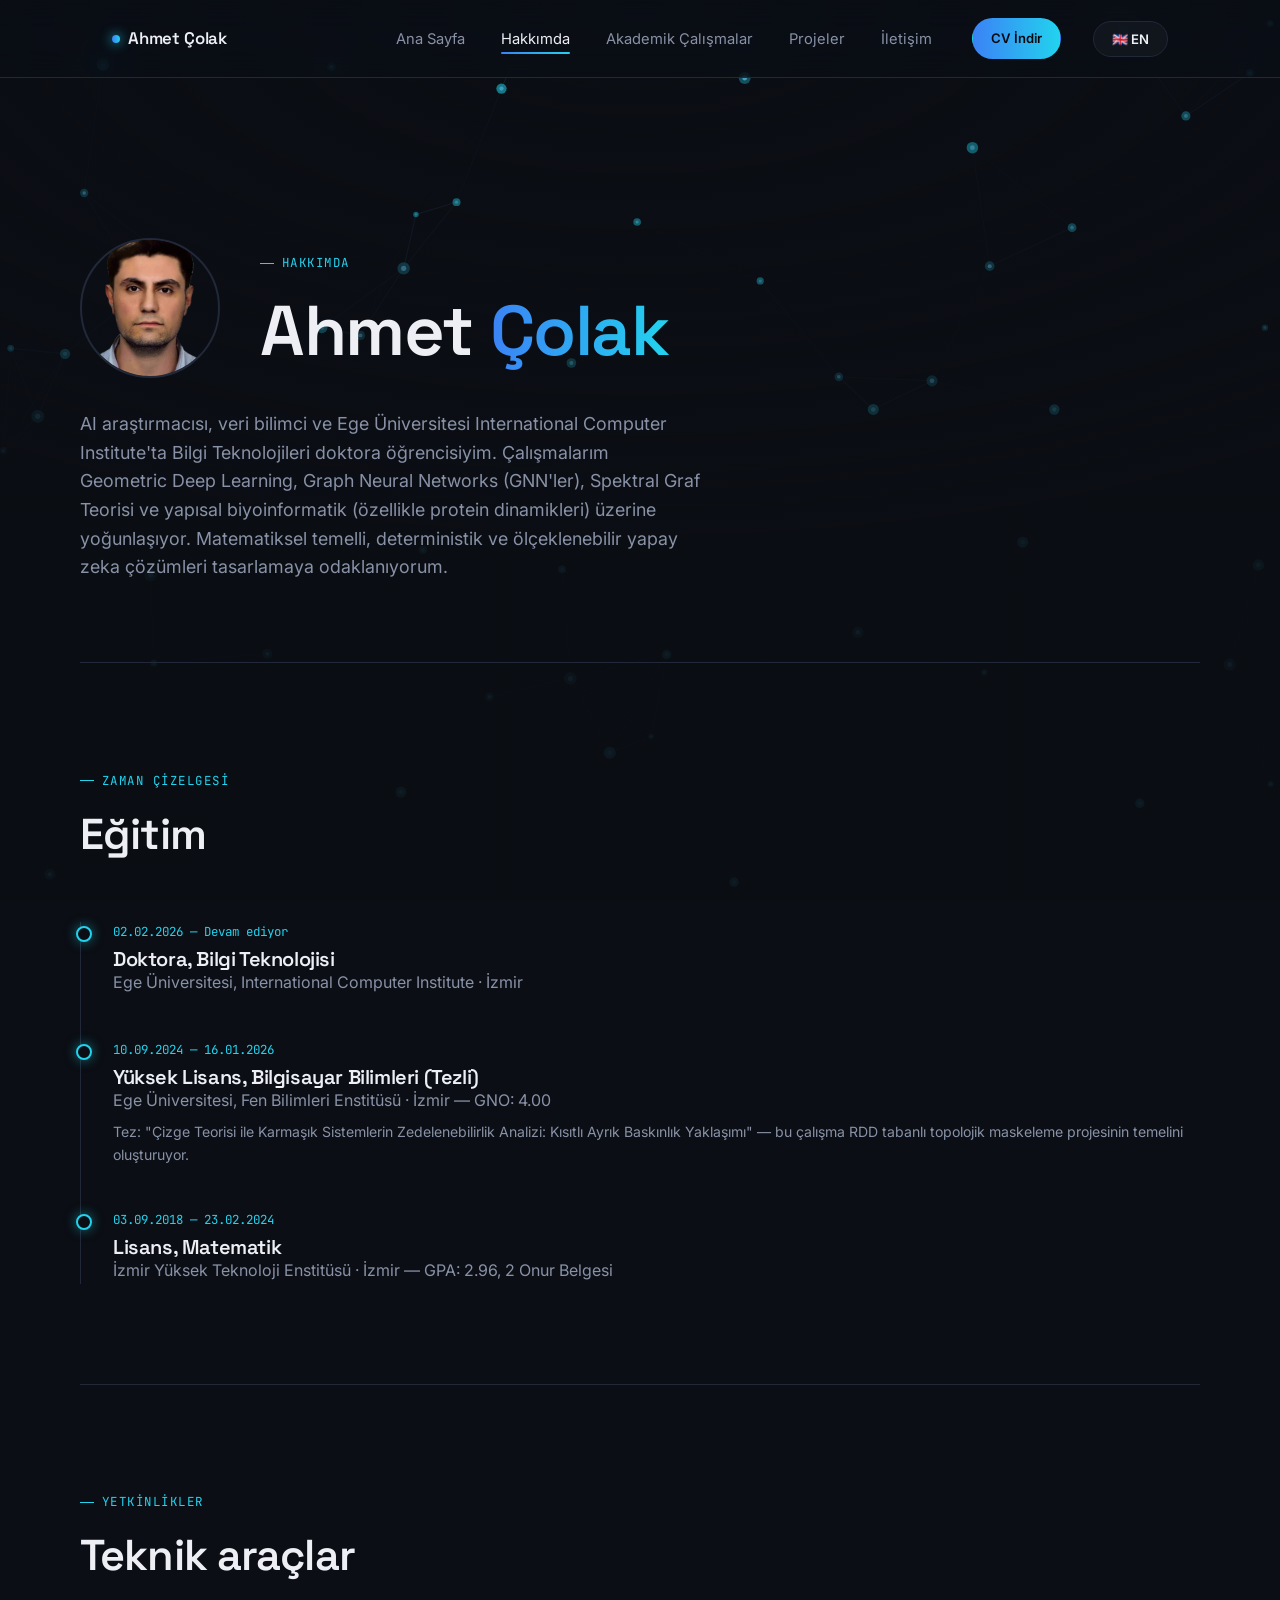
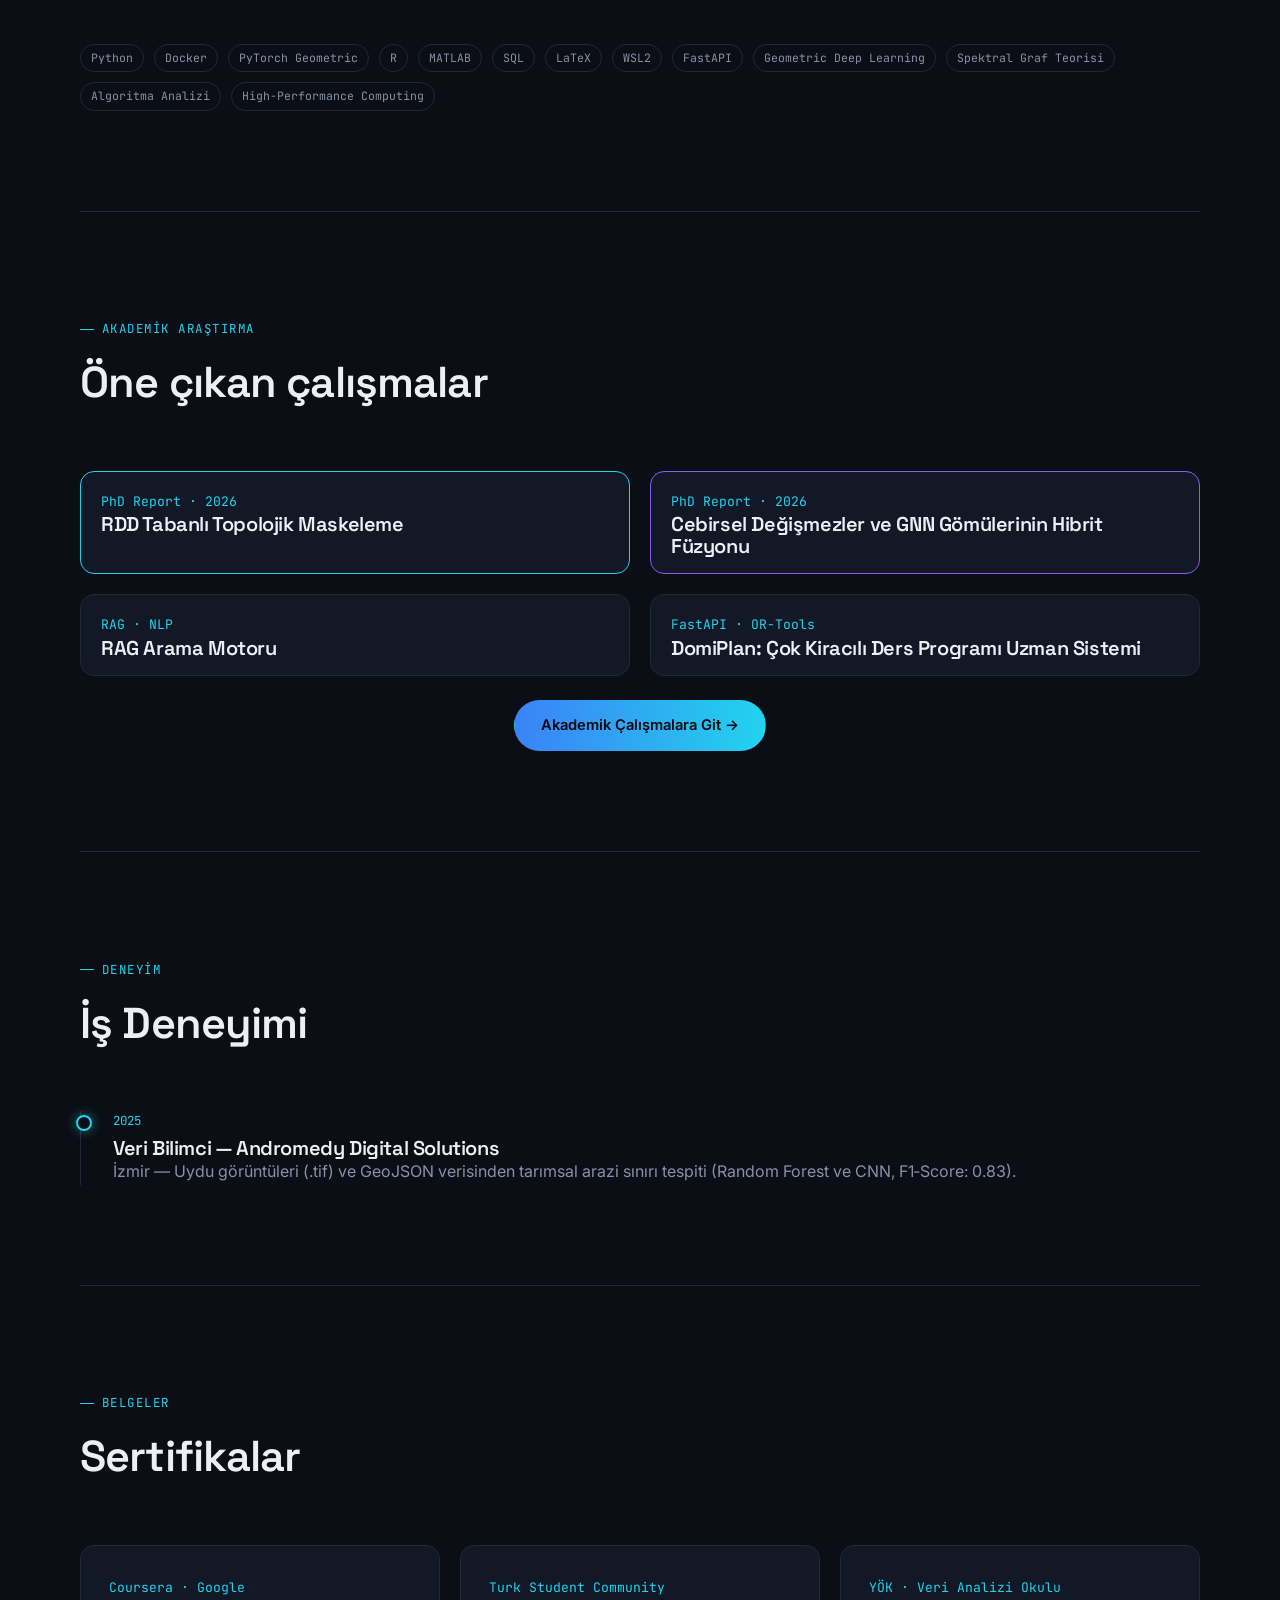
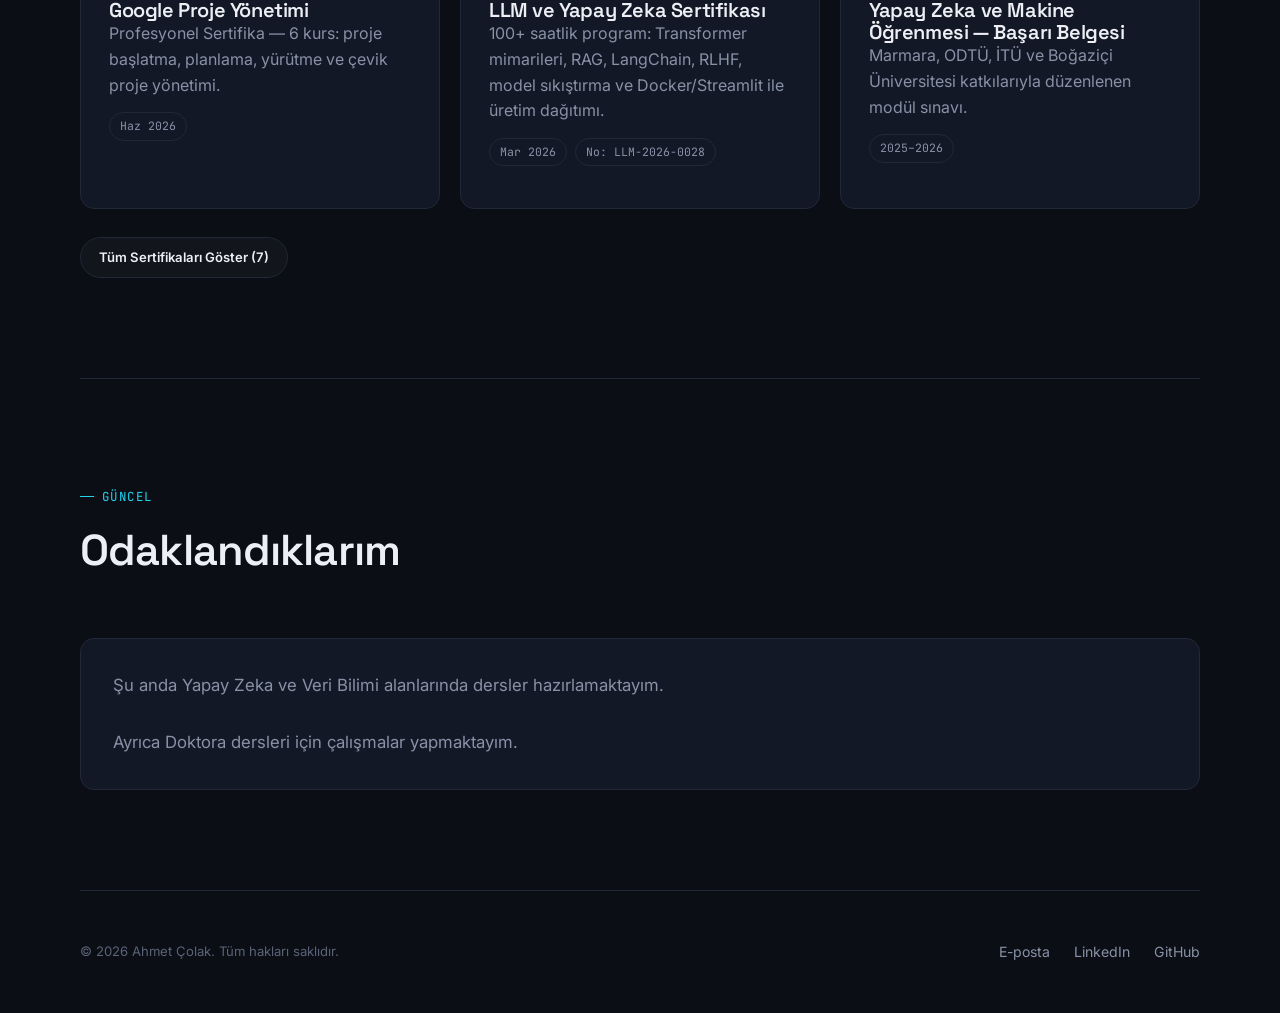
==== commit 19d7b283: "Update current focus section: AI/DS course preparation and PhD coursework" ====
--- a/about.html
+++ b/about.html
@@ -233,11 +233,7 @@
     </div>
     <div class="card" style="padding:32px;">
       <p style="white-space:pre-line; margin:0; font-size:1.05rem; line-height:1.7;" data-i18n="focus-text">
-        Halihazırda Yapay Zeka ve Teknoloji Akademisinin Bootcamp çalışmasındayım. Ekip arkadaşlarımla beraber yeterli desteği gördüğümüzde dijital gardrobumuzu hizmetinize sunmayı istiyoruz. Bu projede VTON ve LLM yeteneklerini birleştirip size harika bir stilist çıkarmak istiyoruz.
-
-        Diğer yandan Doktorada Ekip arkadaşlarımla beraber Proteinlerin geçiş yolu kestirimini yapmaya çalışıyoruz biraz büyük çaplı bir proje ama ümidimiz var.
-
-        Ayrıca Türkiye Yapay Zeka Akademisi ve Huawei Student Developers (HSD) iş birliğiyle düzenlenen Veri Bilimi ve Makine Öğrenmesi Bootcamp'i programına kabul edildim. Burada da eğitimime devam edeceğim. Tekrardan ziyan gelmez diyelim.
+        Şu anda Yapay Zeka ve Veri Bilimi alanlarında dersler hazırlamaktayım. Ayrıca Doktora dersleri için çalışmalar yapmaktayım.
       </p>
     </div>
   </section>
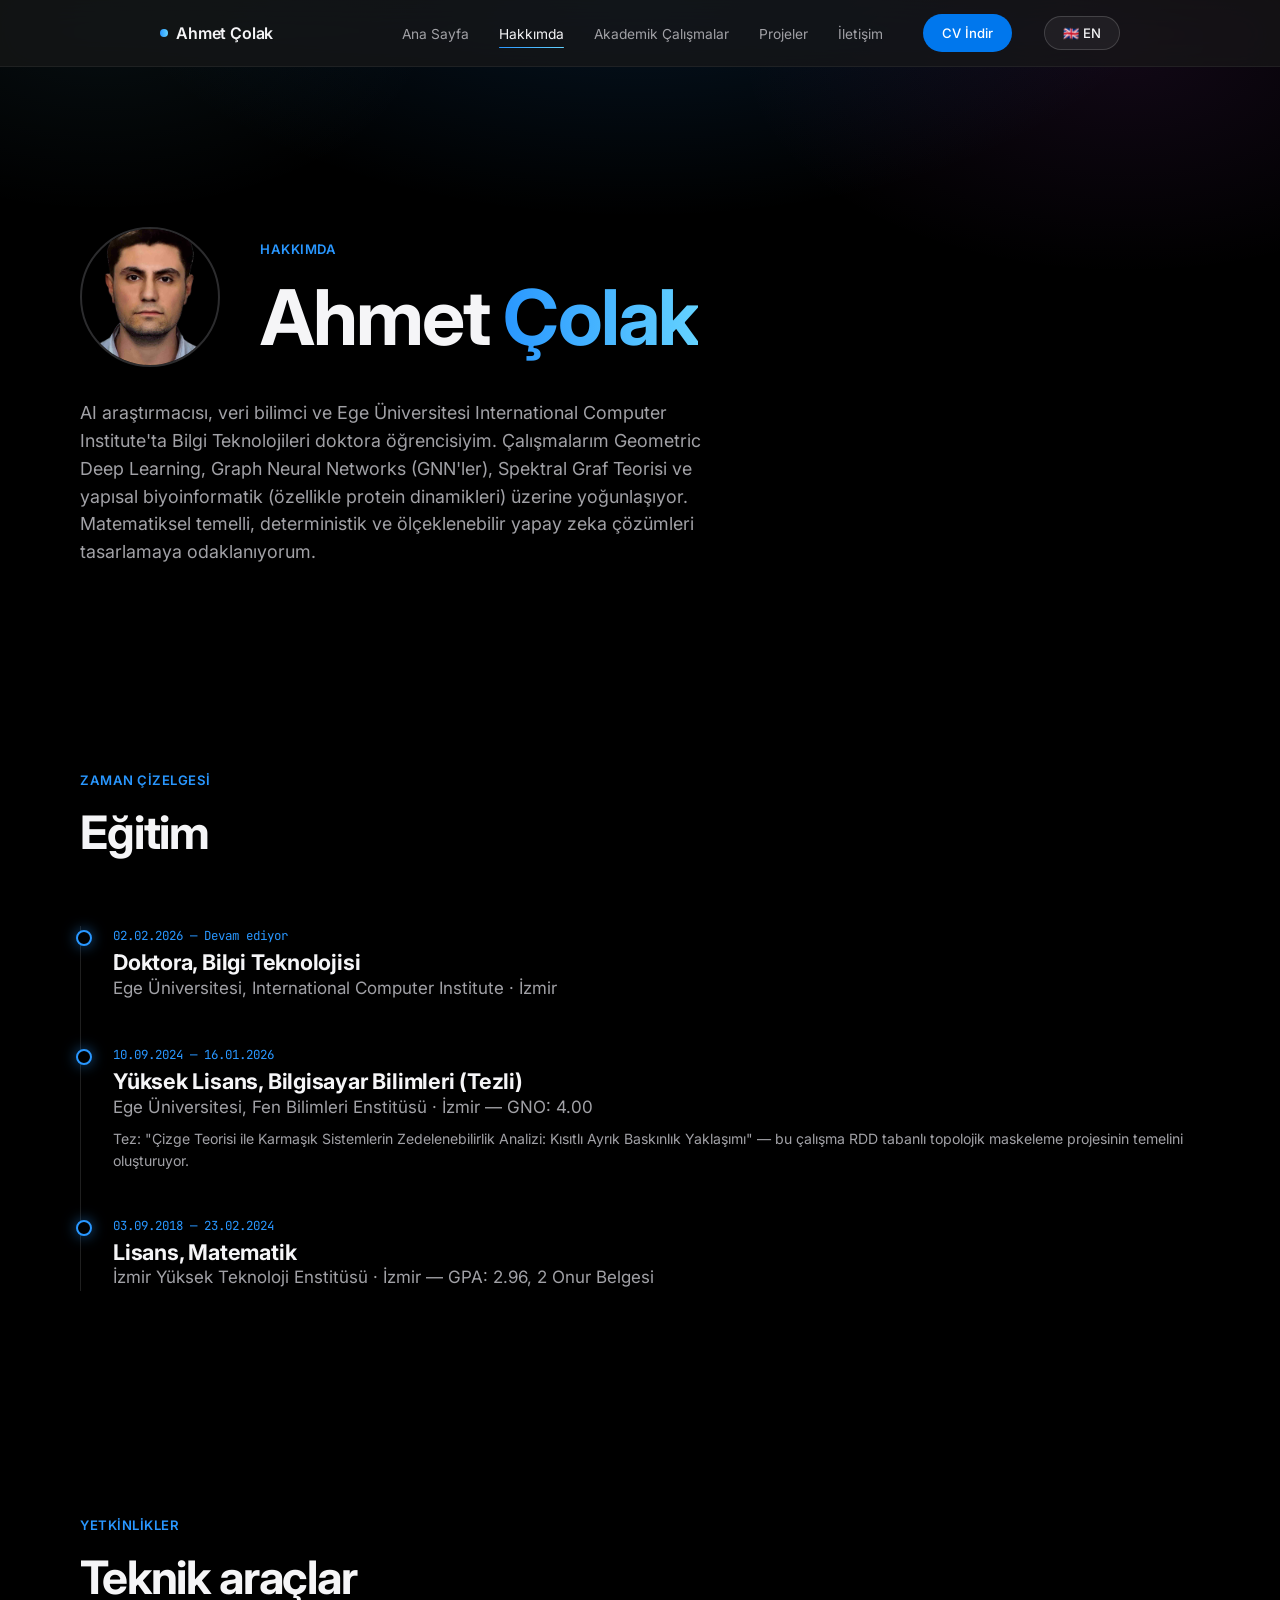
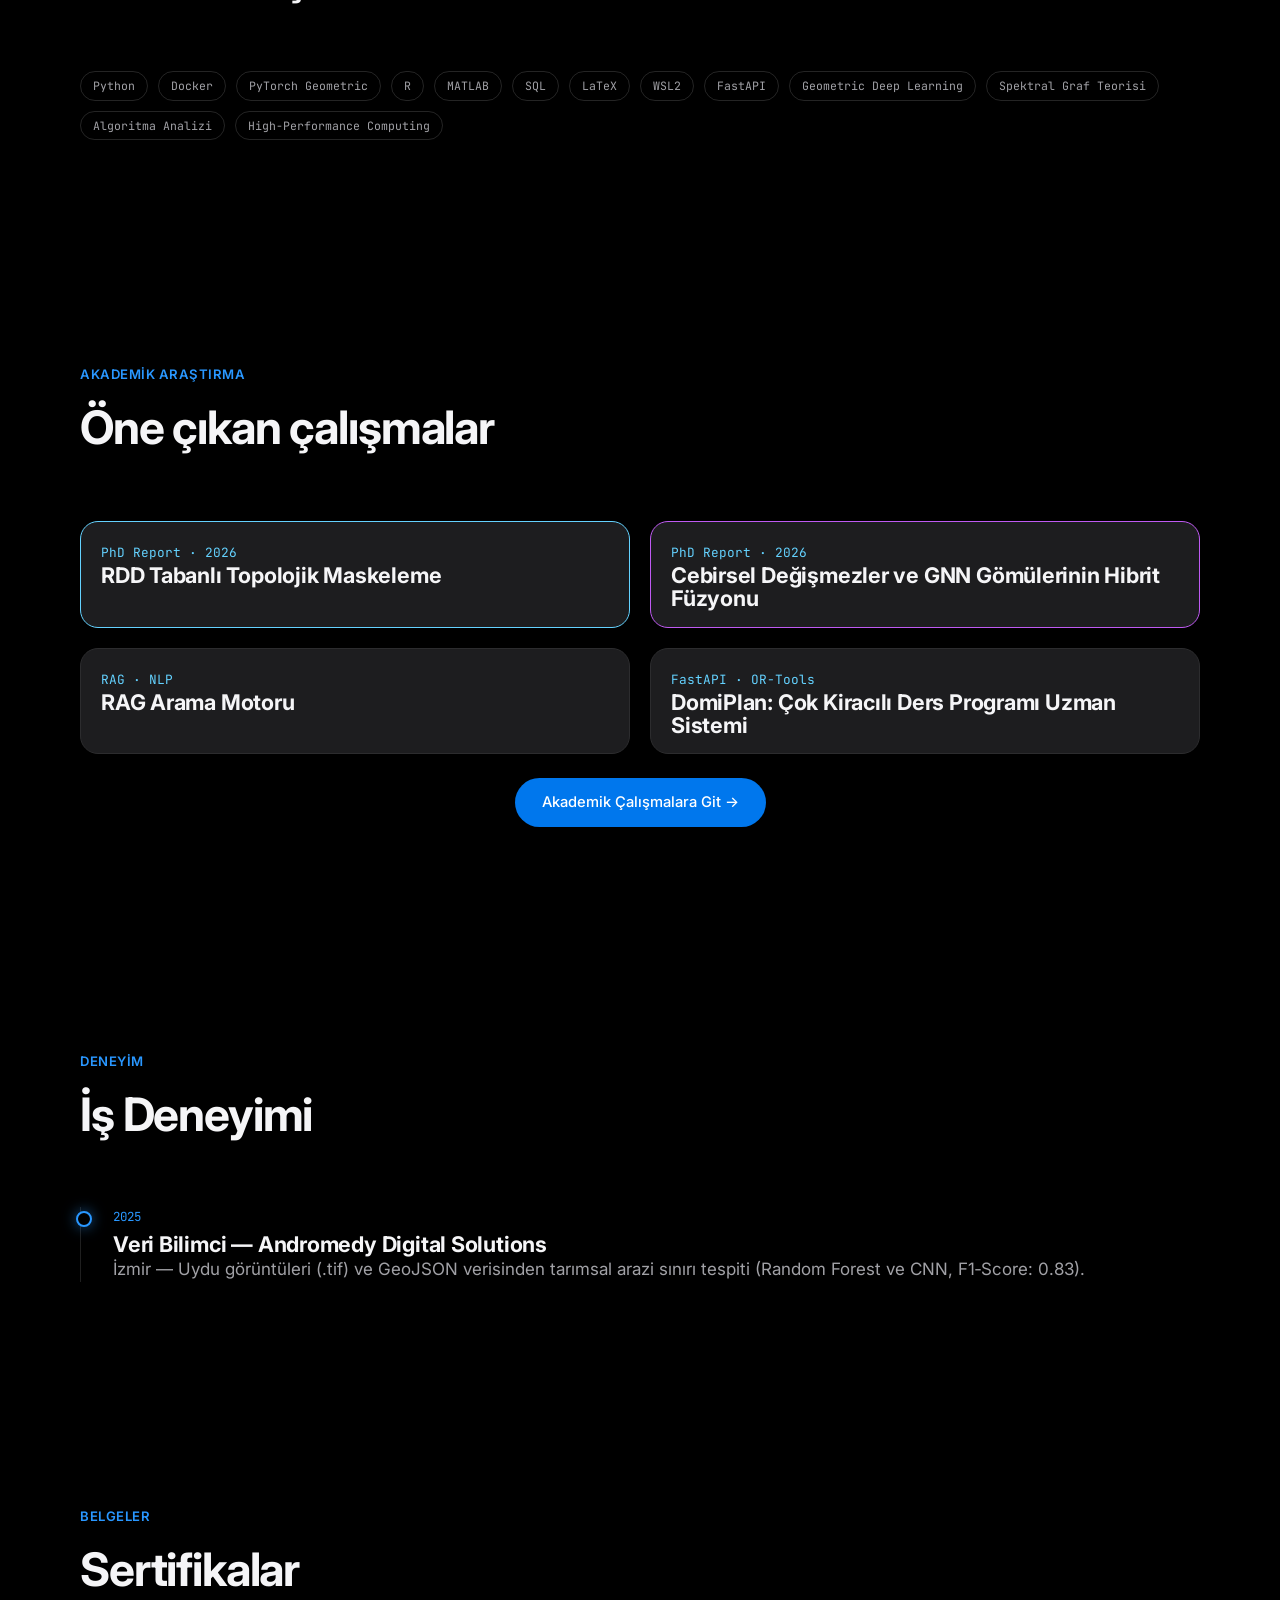
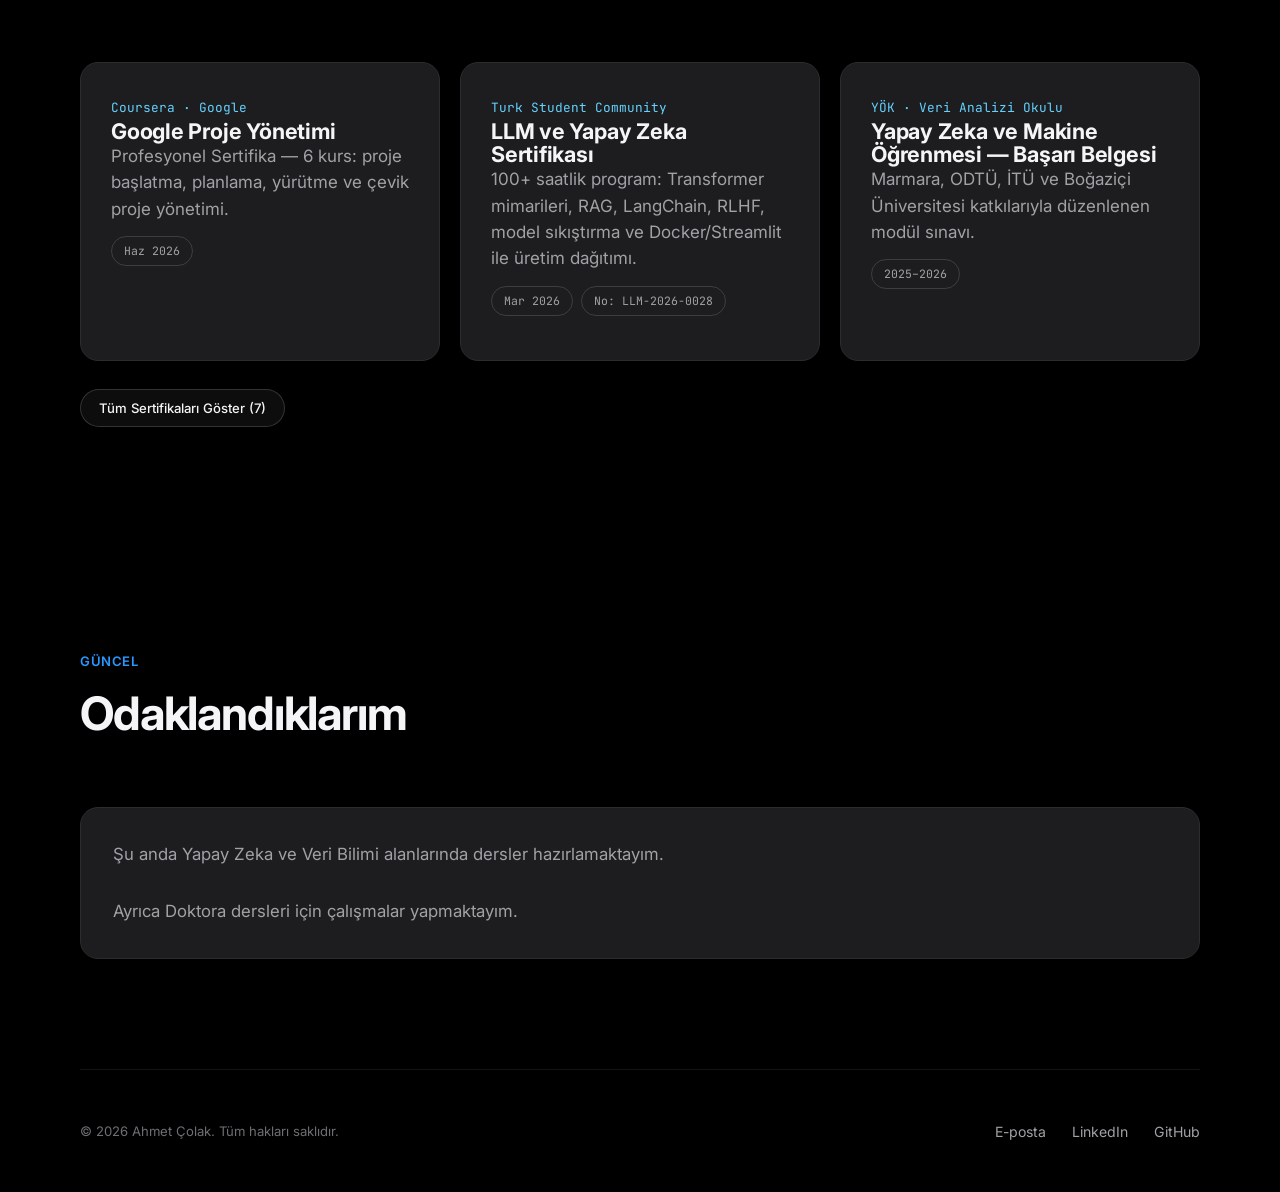
==== commit ff587707: "Apple dark redesign: new design system, remove graph background, slim frosted nav, pill buttons" ====
--- a/about.html
+++ b/about.html
@@ -5,13 +5,11 @@
 <meta name="viewport" content="width=device-width, initial-scale=1.0" />
 <title>About · Ahmet Çolak</title>
 <link rel="preconnect" href="https://fonts.googleapis.com">
-<link href="https://fonts.googleapis.com/css2?family=Space+Grotesk:wght@500;600;700&family=Inter:wght@400;500;600&family=JetBrains+Mono:wght@400;500&display=swap" rel="stylesheet">
+<link href="https://fonts.googleapis.com/css2?family=Inter:wght@400;500;600;700&family=JetBrains+Mono:wght@400;500&display=swap" rel="stylesheet">
 <link rel="stylesheet" href="assets/css/main.css">
 </head>
 <body>
 
-<canvas id="graph-bg"></canvas>
-<div class="bg-vignette"></div>
 
 <div class="wrap">
   <nav class="nav">
@@ -250,7 +248,6 @@
   </footer>
 </div>
 
-<script src="assets/js/graph-bg.js"></script>
 <script src="assets/js/site.js"></script>
 </body>
 </html>
--- a/assets/css/main.css
+++ b/assets/css/main.css
@@ -1,27 +1,30 @@
 /* =========================================================
-   DESIGN TOKENS
+   DESIGN TOKENS — Apple Dark Edition
    ========================================================= */
 :root{
-  --bg:            #0B0E14;
-  --bg-elevated:   #10141D;
-  --bg-card:       #131826;
-  --line:          #212838;
-
-  --text-primary:  #EDEFF5;
-  --text-secondary:#8891A6;
-  --text-tertiary: #5A6378;
-
-  --accent-blue:   #3B82F6;
-  --accent-cyan:   #22D3EE;
-  --accent-violet: #8B5CF6;
-  --accent-gradient: linear-gradient(90deg, var(--accent-blue), var(--accent-cyan));
-
-  --font-display: "Space Grotesk", sans-serif;
-  --font-body:    "Inter", sans-serif;
-  --font-mono:    "JetBrains Mono", monospace;
-
-  --radius: 14px;
-  --radius-sm: 8px;
+  --bg:            #000000;
+  --bg-elevated:   #161617;
+  --bg-card:       #1D1D1F;
+  --bg-hover:      #232326;
+  --line:          #2C2C2E;
+
+  --text-primary:  #F5F5F7;
+  --text-secondary:#A1A1A6;
+  --text-tertiary: #6E6E73;
+
+  --accent-blue:   #2997FF;
+  --accent-btn:    #0077ED;
+  --accent-btn-hov:#1484F5;
+  --accent-cyan:   #64D2FF;
+  --accent-violet: #BF5AF2;
+  --accent-gradient: linear-gradient(90deg, #2997FF, #64D2FF);
+
+  --font-display: -apple-system, BlinkMacSystemFont, "SF Pro Display", "SF Pro Text", "Inter", "Helvetica Neue", Helvetica, Arial, sans-serif;
+  --font-body:    -apple-system, BlinkMacSystemFont, "SF Pro Text", "Inter", "Helvetica Neue", Helvetica, Arial, sans-serif;
+  --font-mono:    "JetBrains Mono", ui-monospace, monospace;
+
+  --radius: 18px;
+  --radius-sm: 12px;
   --container: 1120px;
 
   --ease: cubic-bezier(.22,.61,.36,1);
@@ -35,36 +38,31 @@
   background: var(--bg);
   color: var(--text-primary);
   font-family: var(--font-body);
-  font-size: 16px;
-  line-height: 1.6;
+  font-size: 17px;
+  line-height: 1.55;
   -webkit-font-smoothing: antialiased;
   overflow-x: hidden;
+}
+
+/* Ambient Apple-style glow: soft blue/violet light bloom at the top */
+body::before{
+  content:"";
+  position: fixed;
+  inset: 0;
+  z-index: 0;
+  pointer-events: none;
+  background:
+    radial-gradient(62% 46% at 50% -8%, rgba(41,151,255,.17), transparent 70%),
+    radial-gradient(42% 34% at 88% 6%, rgba(191,90,242,.09), transparent 72%),
+    radial-gradient(36% 30% at 8% 2%, rgba(100,210,255,.07), transparent 72%);
 }
 
 a{ color:inherit; text-decoration:none; }
 ul{ list-style:none; }
 img{ max-width:100%; display:block; }
 
-/* =========================================================
-   BACKGROUND CANVAS
-   ========================================================= */
-#graph-bg{
-  position: fixed;
-  inset: 0;
-  width: 100vw;
-  height: 100vh;
-  z-index: 0;
-  background: var(--bg);
-}
-
-/* soft vignette so text stays legible over the graph */
-.bg-vignette{
-  position: fixed;
-  inset: 0;
-  z-index: 1;
-  pointer-events: none;
-  background: radial-gradient(ellipse 90% 60% at 50% 0%, rgba(11,14,20,0) 0%, rgba(11,14,20,.55) 65%, rgba(11,14,20,.92) 100%);
-}
+/* Legacy canvas backgrounds are retired in the Apple redesign */
+#graph-bg, .bg-vignette{ display:none !important; }
 
 /* =========================================================
    LAYOUT
@@ -81,21 +79,22 @@
 }
 
 /* =========================================================
-   NAV
+   NAV — frosted glass, slim, Apple style
    ========================================================= */
 .nav{
   position: sticky;
   top: 0;
   z-index: 50;
-  backdrop-filter: blur(16px) saturate(140%);
-  background: rgba(11,14,20,.6);
-  border-bottom: 1px solid var(--line);
+  backdrop-filter: saturate(180%) blur(20px);
+  -webkit-backdrop-filter: saturate(180%) blur(20px);
+  background: rgba(22,22,23,.78);
+  border-bottom: 1px solid rgba(255,255,255,.06);
 }
 
 .nav-inner{
-  max-width: var(--container);
+  max-width: 1024px;
   margin: 0 auto;
-  padding: 18px 32px;
+  padding: 14px 32px;
   display: flex;
   align-items: center;
   justify-content: space-between;
@@ -105,24 +104,24 @@
 .nav-logo{
   font-family: var(--font-display);
   font-weight: 600;
-  font-size: 1.05rem;
+  font-size: 1rem;
   letter-spacing: -.01em;
   display: flex;
   align-items: center;
   gap: 8px;
   flex-shrink: 0;
   white-space: nowrap;
-}
+  transition: opacity .2s var(--ease);
+}
+.nav-logo:hover{ opacity:.75; }
 
 .nav-logo .dot{
   width: 8px; height: 8px;
   border-radius: 50%;
   background: var(--accent-gradient);
-  box-shadow: 0 0 12px var(--accent-cyan);
   flex-shrink: 0;
 }
 
-/* right-hand cluster: links + CV + lang + hamburger, so it can wrap as one unit on mobile */
 .nav-right{
   display: flex;
   align-items: center;
@@ -132,12 +131,12 @@
 
 .nav-links{
   display: flex;
-  gap: 36px;
+  gap: 30px;
   flex-shrink: 0;
 }
 
 .nav-links a{
-  font-size: .92rem;
+  font-size: .86rem;
   color: var(--text-secondary);
   transition: color .25s var(--ease);
   position: relative;
@@ -153,7 +152,7 @@
   content:"";
   position:absolute;
   left:0; right:0; bottom:-6px;
-  height:2px;
+  height:1.5px;
   background: var(--accent-gradient);
   border-radius: 2px;
 }
@@ -163,9 +162,8 @@
 .nav-cv-mobile{ display:none; }
 
 @media (max-width: 800px){
-  .nav-inner{ padding: 14px 20px; }
-
-  /* Only logo + hamburger stay in the top bar; everything else moves into the dropdown */
+  .nav-inner{ padding: 12px 20px; }
+
   .nav-right > .btn-primary,
   .nav-right > #lang-toggle{
     display: none;
@@ -173,15 +171,17 @@
 
   .nav-links{
     position: fixed;
-    top: var(--nav-h, 60px);
+    top: var(--nav-h, 56px);
     left:0; right:0;
-    background: var(--bg-elevated);
-    border-bottom: 1px solid var(--line);
+    background: rgba(22,22,23,.96);
+    backdrop-filter: blur(20px);
+    -webkit-backdrop-filter: blur(20px);
+    border-bottom: 1px solid rgba(255,255,255,.06);
     flex-direction: column;
     align-items: flex-start;
-    padding: 20px;
+    padding: 22px 24px;
     gap: 18px;
-    max-height: calc(100vh - var(--nav-h, 60px));
+    max-height: calc(100vh - var(--nav-h, 56px));
     overflow-y: auto;
     transform: translateY(-150vh);
     transition: transform .3s var(--ease);
@@ -189,13 +189,12 @@
   .nav-links.open{ transform: translateY(0); }
   .nav-toggle{ display:block; }
 
-  /* CV + language controls reappear as normal rows inside the open mobile menu */
   .nav-cv-mobile{
     display: flex;
     gap: 14px;
     align-items: center;
     padding-top: 14px;
-    border-top: 1px solid var(--line);
+    border-top: 1px solid rgba(255,255,255,.08);
     width: 100%;
   }
   .nav-cv-mobile .btn{ flex-shrink:0; }
@@ -205,39 +204,32 @@
    TYPOGRAPHY
    ========================================================= */
 .eyebrow{
-  font-family: var(--font-mono);
-  font-size: .78rem;
-  letter-spacing: .12em;
+  font-size: .82rem;
+  font-weight: 600;
+  letter-spacing: .04em;
   text-transform: uppercase;
-  color: var(--accent-cyan);
-  display: inline-flex;
-  align-items: center;
-  gap: 8px;
-  margin-bottom: 20px;
-}
-.eyebrow::before{
-  content:"";
-  width: 14px; height: 1px;
-  background: var(--accent-cyan);
+  color: var(--accent-blue);
+  display: inline-block;
+  margin-bottom: 18px;
 }
 
 h1, h2, h3{
   font-family: var(--font-display);
-  font-weight: 600;
-  letter-spacing: -.02em;
-  line-height: 1.1;
-}
-
-h1{ font-size: clamp(2.6rem, 5.5vw, 4.6rem); }
-h2{ font-size: clamp(1.9rem, 3.4vw, 2.7rem); margin-bottom: 16px; }
-h3{ font-size: 1.25rem; }
+  font-weight: 700;
+  letter-spacing: -.025em;
+  line-height: 1.08;
+}
+
+h1{ font-size: clamp(2.75rem, 6vw, 4.9rem); }
+h2{ font-size: clamp(1.9rem, 3.6vw, 2.9rem); margin-bottom: 16px; }
+h3{ font-size: 1.35rem; letter-spacing: -.01em; }
 
 p{ color: var(--text-secondary); }
 
 .lead{
-  font-size: clamp(1.05rem, 1.4vw, 1.25rem);
+  font-size: clamp(1.05rem, 1.4vw, 1.3rem);
   color: var(--text-secondary);
-  max-width: 620px;
+  max-width: 640px;
 }
 
 .gradient-text{
@@ -248,44 +240,45 @@
 }
 
 /* =========================================================
-   BUTTONS
+   BUTTONS — Apple pills
    ========================================================= */
 .btn{
   display: inline-flex;
   align-items: center;
   gap: 10px;
-  padding: 13px 26px;
-  border-radius: 100px;
+  padding: 12px 26px;
+  border-radius: 980px;
   font-family: var(--font-body);
-  font-weight: 600;
+  font-weight: 500;
   font-size: .92rem;
   cursor: pointer;
-  transition: transform .25s var(--ease), box-shadow .25s var(--ease), background .25s var(--ease), border-color .25s var(--ease);
+  transition: transform .25s var(--ease), box-shadow .25s var(--ease), background .25s var(--ease), border-color .25s var(--ease), color .25s var(--ease);
   border: 1px solid transparent;
   white-space: nowrap;
 }
 
 .btn-primary{
-  background: var(--accent-gradient);
-  color: #06090F;
+  background: var(--accent-btn);
+  color: #FFFFFF;
 }
 .btn-primary:hover{
-  transform: translateY(-2px);
-  box-shadow: 0 10px 30px -8px rgba(59,130,246,.55);
+  background: var(--accent-btn-hov);
+  transform: translateY(-1px);
+  box-shadow: 0 12px 32px -10px rgba(0,119,237,.65);
 }
 
 .btn-ghost{
-  background: rgba(255,255,255,.03);
-  border-color: var(--line);
+  background: rgba(255,255,255,.05);
+  border-color: rgba(255,255,255,.16);
   color: var(--text-primary);
 }
 .btn-ghost:hover{
-  background: rgba(255,255,255,.06);
-  border-color: var(--accent-blue);
-  transform: translateY(-2px);
-}
-
-.btn-sm{ padding: 9px 18px; font-size: .82rem; }
+  background: rgba(255,255,255,.1);
+  border-color: rgba(255,255,255,.28);
+  transform: translateY(-1px);
+}
+
+.btn-sm{ padding: 8px 18px; font-size: .82rem; }
 
 /* =========================================================
    HERO
@@ -295,29 +288,31 @@
   display: flex;
   flex-direction: column;
   justify-content: center;
-  padding: 140px 0 80px;
+  padding: 150px 0 90px;
 }
 
 .hero-actions{
   display: flex;
   gap: 14px;
-  margin-top: 36px;
+  margin-top: 38px;
   flex-wrap: wrap;
 }
 
 .hero-meta{
   display: flex;
-  gap: 40px;
-  margin-top: 72px;
+  gap: 48px;
+  margin-top: 80px;
   flex-wrap: wrap;
 }
 
-.hero-meta div{ border-left: 1px solid var(--line); padding-left: 16px; }
+.hero-meta div{ border-left: 2px solid rgba(255,255,255,.12); padding-left: 18px; }
 .hero-meta .num{
-  font-family: var(--font-mono);
-  font-size: 1.6rem;
+  font-family: var(--font-display);
+  font-weight: 600;
+  font-size: 1.9rem;
   color: var(--text-primary);
   display:block;
+  letter-spacing:-.02em;
 }
 .hero-meta .label{
   font-size: .78rem;
@@ -328,8 +323,7 @@
    SECTION
    ========================================================= */
 .section{
-  padding: 100px 0;
-  border-top: 1px solid var(--line);
+  padding: 110px 0;
 }
 
 .section-head{
@@ -337,7 +331,7 @@
   justify-content: space-between;
   align-items: flex-end;
   gap: 24px;
-  margin-bottom: 48px;
+  margin-bottom: 52px;
   flex-wrap: wrap;
 }
 
@@ -362,22 +356,23 @@
   background: var(--bg-card);
   border: 1px solid var(--line);
   border-radius: var(--radius);
-  padding: 28px;
-  transition: border-color .25s var(--ease), transform .25s var(--ease), background .25s var(--ease);
+  padding: 30px;
+  transition: border-color .25s var(--ease), transform .25s var(--ease), background .25s var(--ease), box-shadow .25s var(--ease);
 }
 
 .card:hover{
-  border-color: var(--accent-blue);
+  border-color: #48484A;
   transform: translateY(-4px);
-  background: var(--bg-elevated);
+  background: var(--bg-hover);
+  box-shadow: 0 24px 48px -20px rgba(0,0,0,.8);
 }
 
 .tag{
   font-family: var(--font-mono);
   font-size: .72rem;
-  padding: 4px 10px;
-  border-radius: 100px;
-  border: 1px solid var(--line);
+  padding: 5px 12px;
+  border-radius: 980px;
+  border: 1px solid rgba(255,255,255,.14);
   color: var(--text-secondary);
   display: inline-block;
 }
@@ -395,7 +390,7 @@
 .timeline{
   position: relative;
   padding-left: 32px;
-  border-left: 1px solid var(--line);
+  border-left: 1px solid rgba(255,255,255,.12);
 }
 .timeline-item{
   position: relative;
@@ -409,13 +404,13 @@
   width: 12px; height:12px;
   border-radius:50%;
   background: var(--bg);
-  border: 2px solid var(--accent-cyan);
-  box-shadow: 0 0 12px rgba(34,211,238,.5);
+  border: 2px solid var(--accent-blue);
+  box-shadow: 0 0 14px rgba(41,151,255,.55);
 }
 .timeline-item .period{
   font-family: var(--font-mono);
   font-size: .78rem;
-  color: var(--accent-cyan);
+  color: var(--accent-blue);
   margin-bottom: 6px;
   display: block;
 }
@@ -430,22 +425,22 @@
   flex-wrap: wrap;
 }
 .filter-pill{
-  font-family: var(--font-mono);
-  font-size: .82rem;
+  font-size: .84rem;
   padding: 8px 18px;
-  border-radius: 100px;
-  border: 1px solid var(--line);
+  border-radius: 980px;
+  border: 1px solid rgba(255,255,255,.16);
   color: var(--text-secondary);
   cursor: pointer;
   transition: all .2s var(--ease);
   background: transparent;
+  font-weight: 500;
 }
 .filter-pill.active{
-  color: var(--bg);
-  background: var(--accent-gradient);
+  color: #FFFFFF;
+  background: var(--accent-btn);
   border-color: transparent;
 }
-.filter-pill:hover:not(.active){ border-color: var(--accent-blue); color: var(--text-primary); }
+.filter-pill:hover:not(.active){ background: rgba(255,255,255,.08); color: var(--text-primary); }
 
 .note-card{
   display:flex;
@@ -455,7 +450,7 @@
 .note-code{
   font-family: var(--font-mono);
   color: var(--accent-cyan);
-  font-size: .82rem;
+  font-size: .8rem;
 }
 .note-card .btn{ margin-top: auto; align-self: flex-start; }
 
@@ -479,22 +474,23 @@
   font-size: .82rem;
   color: var(--text-secondary);
   margin-bottom: 8px;
-  font-family: var(--font-mono);
+  font-weight: 500;
 }
 input, textarea{
   width: 100%;
   background: var(--bg-card);
-  border: 1px solid var(--line);
+  border: 1px solid #3A3A3C;
   border-radius: var(--radius-sm);
   padding: 13px 16px;
   color: var(--text-primary);
   font-family: var(--font-body);
   font-size: .95rem;
-  transition: border-color .2s var(--ease);
+  transition: border-color .2s var(--ease), background .2s var(--ease);
 }
 input:focus, textarea:focus{
   outline: none;
   border-color: var(--accent-blue);
+  background: var(--bg-hover);
 }
 textarea{ resize: vertical; min-height: 140px; }
 
@@ -506,23 +502,23 @@
   padding: 16px;
   border: 1px solid var(--line);
   border-radius: var(--radius);
-  transition: border-color .2s var(--ease), background .2s var(--ease);
-}
-.contact-link:hover{ border-color: var(--accent-blue); background: var(--bg-card); }
+  transition: border-color .2s var(--ease), background .2s var(--ease), transform .2s var(--ease);
+}
+.contact-link:hover{ border-color: #48484A; background: var(--bg-card); transform: translateY(-2px); }
 
 .form-status{
   font-family: var(--font-mono);
   font-size: .85rem;
   min-height: 20px;
 }
-.form-status.ok{ color: var(--accent-cyan); }
-.form-status.err{ color: #F87171; }
+.form-status.ok{ color: #30D158; }
+.form-status.err{ color: #FF453A; }
 
 /* =========================================================
    FOOTER
    ========================================================= */
 .footer{
-  border-top: 1px solid var(--line);
+  border-top: 1px solid rgba(255,255,255,.08);
   padding: 48px 0;
 }
 .footer-inner{
@@ -532,7 +528,7 @@
   flex-wrap: wrap;
   gap: 16px;
 }
-.footer-links{ display:flex; gap: 24px; }
+.footer-links{ display:flex; gap: 26px; }
 .footer-links a{ color: var(--text-secondary); font-size: .88rem; transition: color .2s; }
 .footer-links a:hover{ color: var(--text-primary); }
 .footer small{ color: var(--text-tertiary); font-size: .82rem; }
@@ -542,8 +538,8 @@
    ========================================================= */
 .reveal{
   opacity: 0;
-  transform: translateY(24px);
-  transition: opacity .7s var(--ease), transform .7s var(--ease);
+  transform: translateY(28px);
+  transition: opacity .8s var(--ease), transform .8s var(--ease);
 }
 .reveal.in{ opacity: 1; transform: translateY(0); }
 
@@ -559,15 +555,15 @@
   }
   .hero[style*="padding-top"]{ padding-top: 110px !important; }
 
-  h1{ font-size: clamp(2rem, 9vw, 2.8rem); }
-  h2{ font-size: clamp(1.5rem, 6vw, 2rem); }
+  h1{ font-size: clamp(2.1rem, 9vw, 3rem); }
+  h2{ font-size: clamp(1.5rem, 6vw, 2.1rem); }
 
   .hero-actions{ flex-direction: column; align-items: stretch; }
   .hero-actions .btn{ justify-content: center; }
 
   .hero-meta{ gap: 24px 28px; margin-top: 44px; }
 
-  .section{ padding: 60px 0; }
+  .section{ padding: 64px 0; }
 
   .card{ padding: 22px; }
 
@@ -591,6 +587,6 @@
 
 /* focus visibility */
 a:focus-visible, button:focus-visible, input:focus-visible, textarea:focus-visible{
-  outline: 2px solid var(--accent-cyan);
+  outline: 2px solid var(--accent-blue);
   outline-offset: 2px;
 }
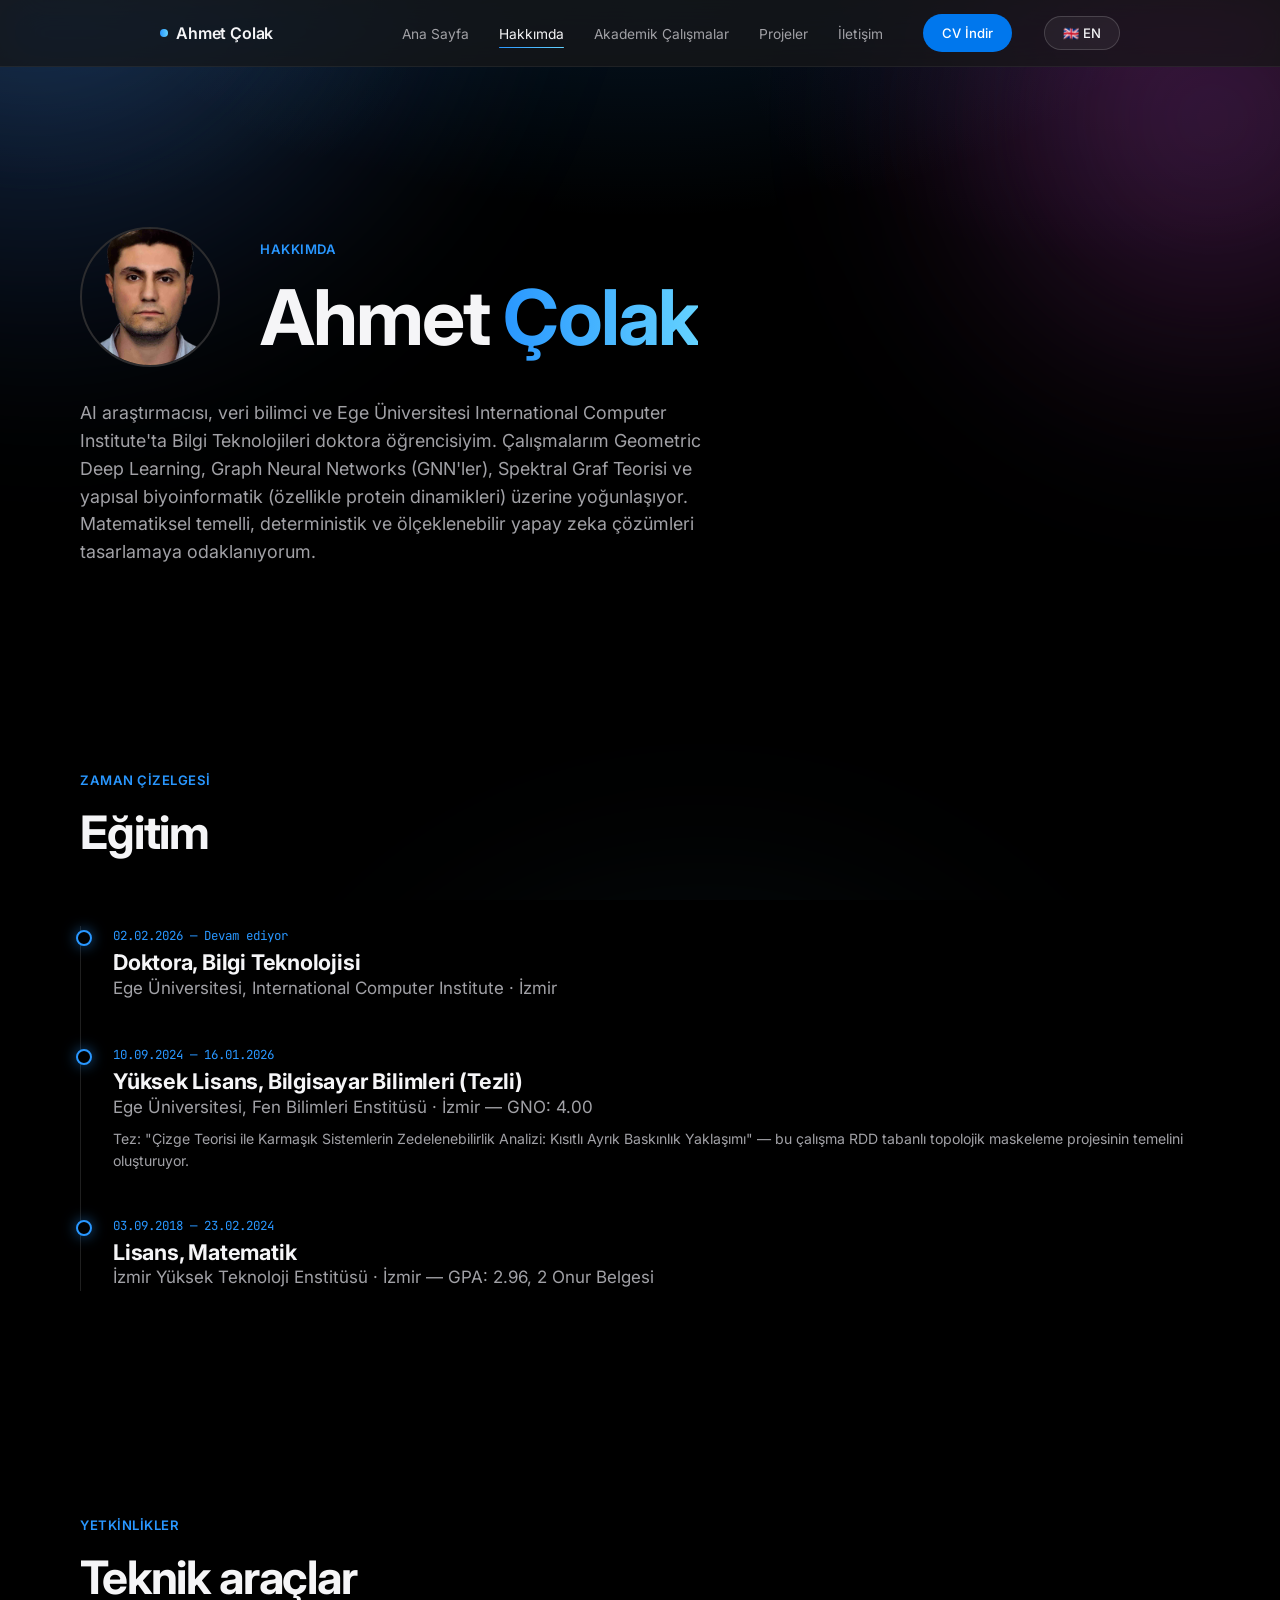
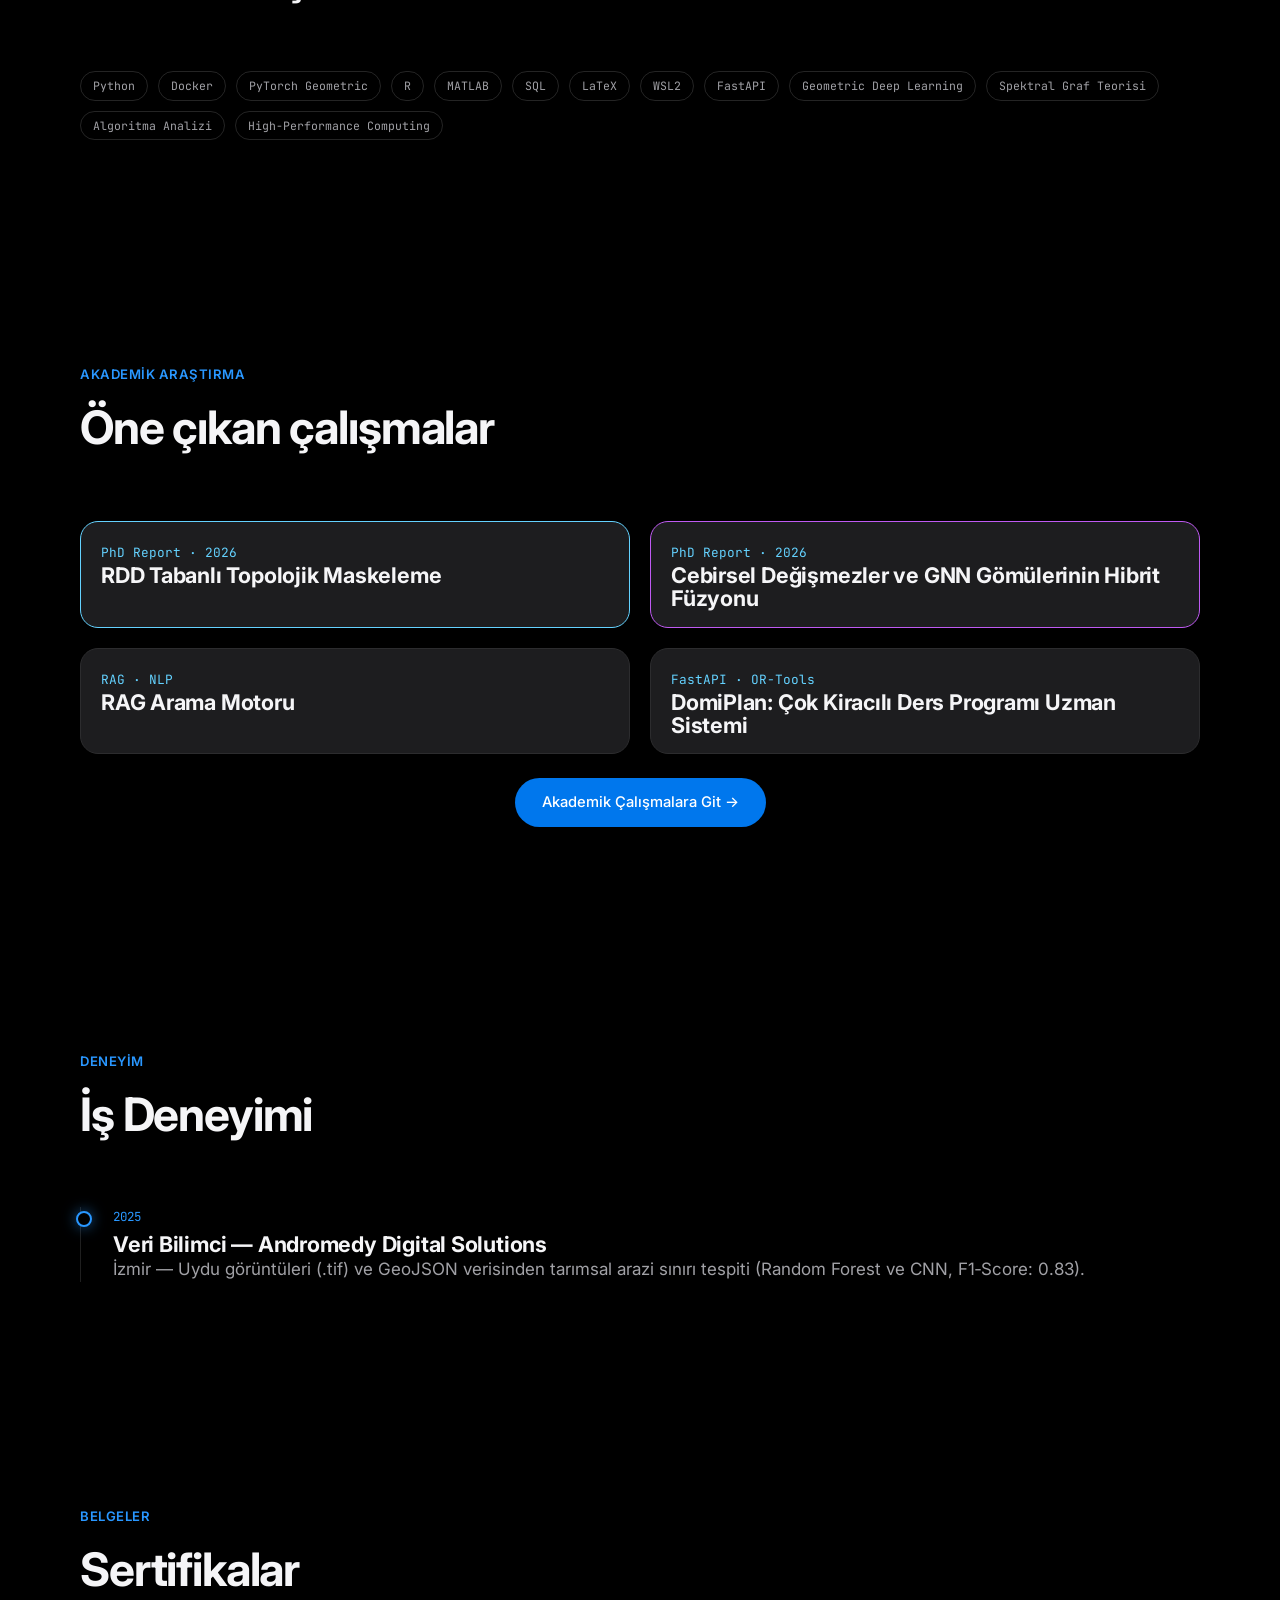
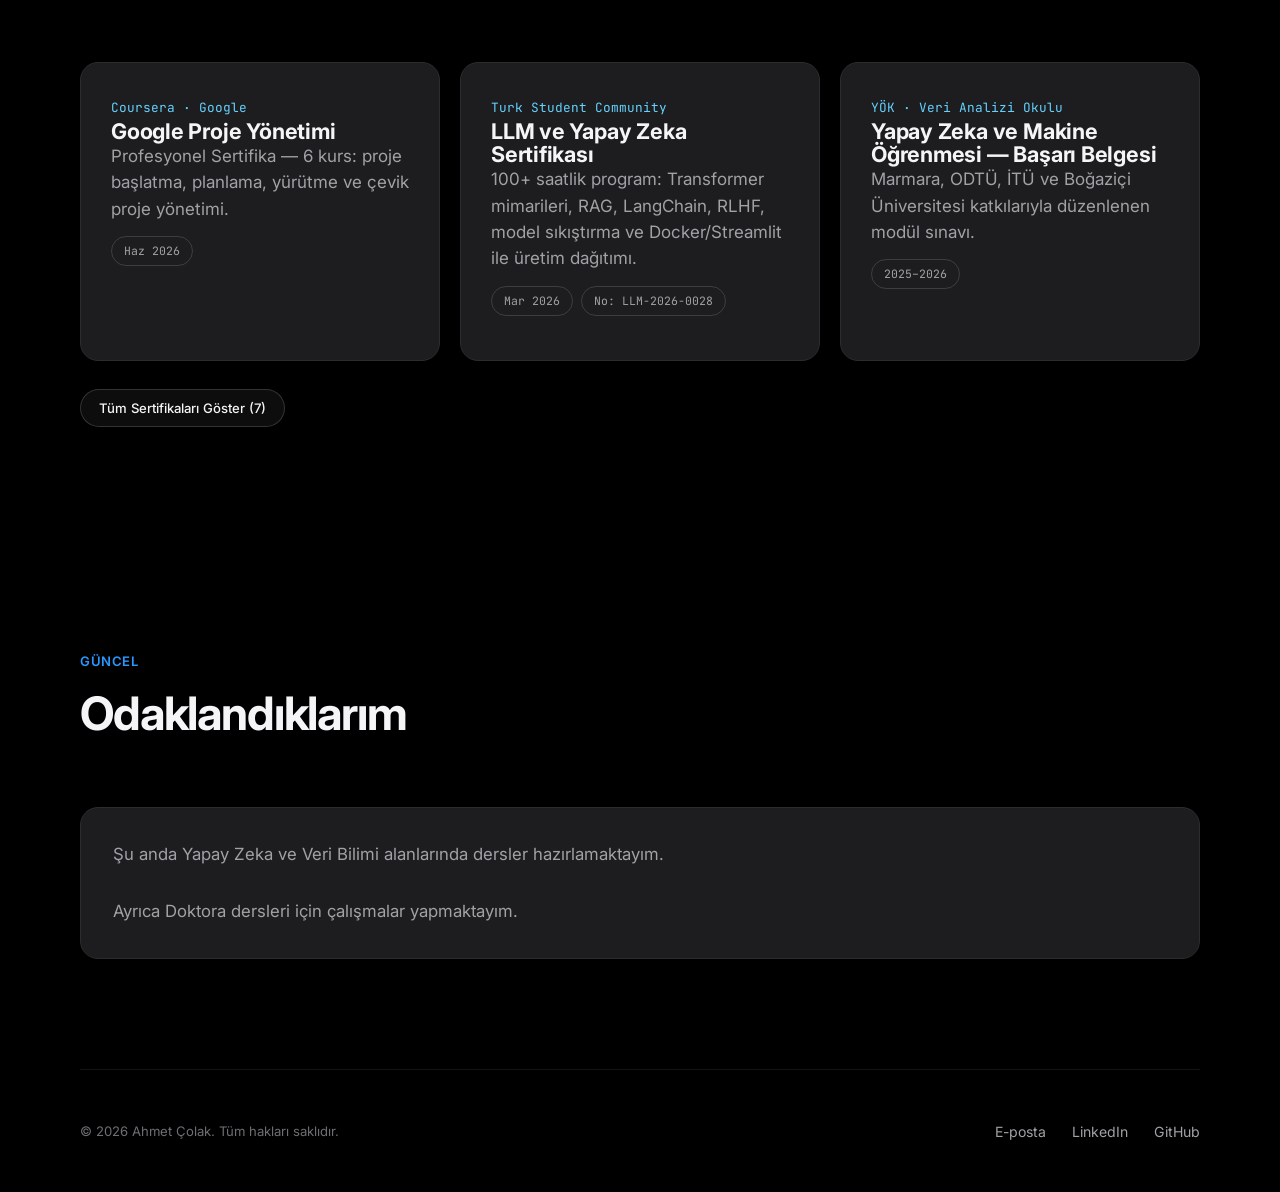
==== commit cc55ed3d: "Add Apple-style aurora background with scroll-driven hue shift, parallax and hero fade" ====
--- a/about.html
+++ b/about.html
@@ -9,6 +9,11 @@
 <link rel="stylesheet" href="assets/css/main.css">
 </head>
 <body>
+
+<div class="aurora" aria-hidden="true"><span class="a1"></span><span class="a2"></span><span class="a3"></span></div>
+
+
+
 
 
 <div class="wrap">
@@ -249,5 +254,7 @@
 </div>
 
 <script src="assets/js/site.js"></script>
+<script src="assets/js/scroll-fx.js"></script>
+
 </body>
 </html>
--- a/assets/css/main.css
+++ b/assets/css/main.css
@@ -590,3 +590,46 @@
   outline: 2px solid var(--accent-blue);
   outline-offset: 2px;
 }
+
+/* =========================================================
+   AURORA — dynamic scroll-driven background
+   Blobs drift at different speeds; hue shifts as you scroll.
+   ========================================================= */
+.aurora{
+  position: fixed;
+  inset: 0;
+  z-index: 0;
+  overflow: hidden;
+  pointer-events: none;
+  filter: hue-rotate(var(--hue, 0deg));
+}
+
+.aurora span{
+  position: absolute;
+  border-radius: 50%;
+  will-change: transform;
+}
+
+.aurora .a1{
+  width: 64vw; height: 64vw;
+  left: -18vw; top: -28vw;
+  background: radial-gradient(circle at 32% 32%, rgba(41,151,255,.34), transparent 66%);
+  filter: blur(70px);
+}
+.aurora .a2{
+  width: 48vw; height: 48vw;
+  right: -14vw; top: -10vw;
+  background: radial-gradient(circle at 60% 40%, rgba(191,90,242,.26), transparent 66%);
+  filter: blur(80px);
+}
+.aurora .a3{
+  width: 78vw; height: 78vw;
+  left: 16vw; top: 85vh;
+  background: radial-gradient(circle, rgba(100,210,255,.15), transparent 62%);
+  filter: blur(90px);
+}
+
+@media (prefers-reduced-motion: reduce){
+  .aurora{ display:none; }
+}
+
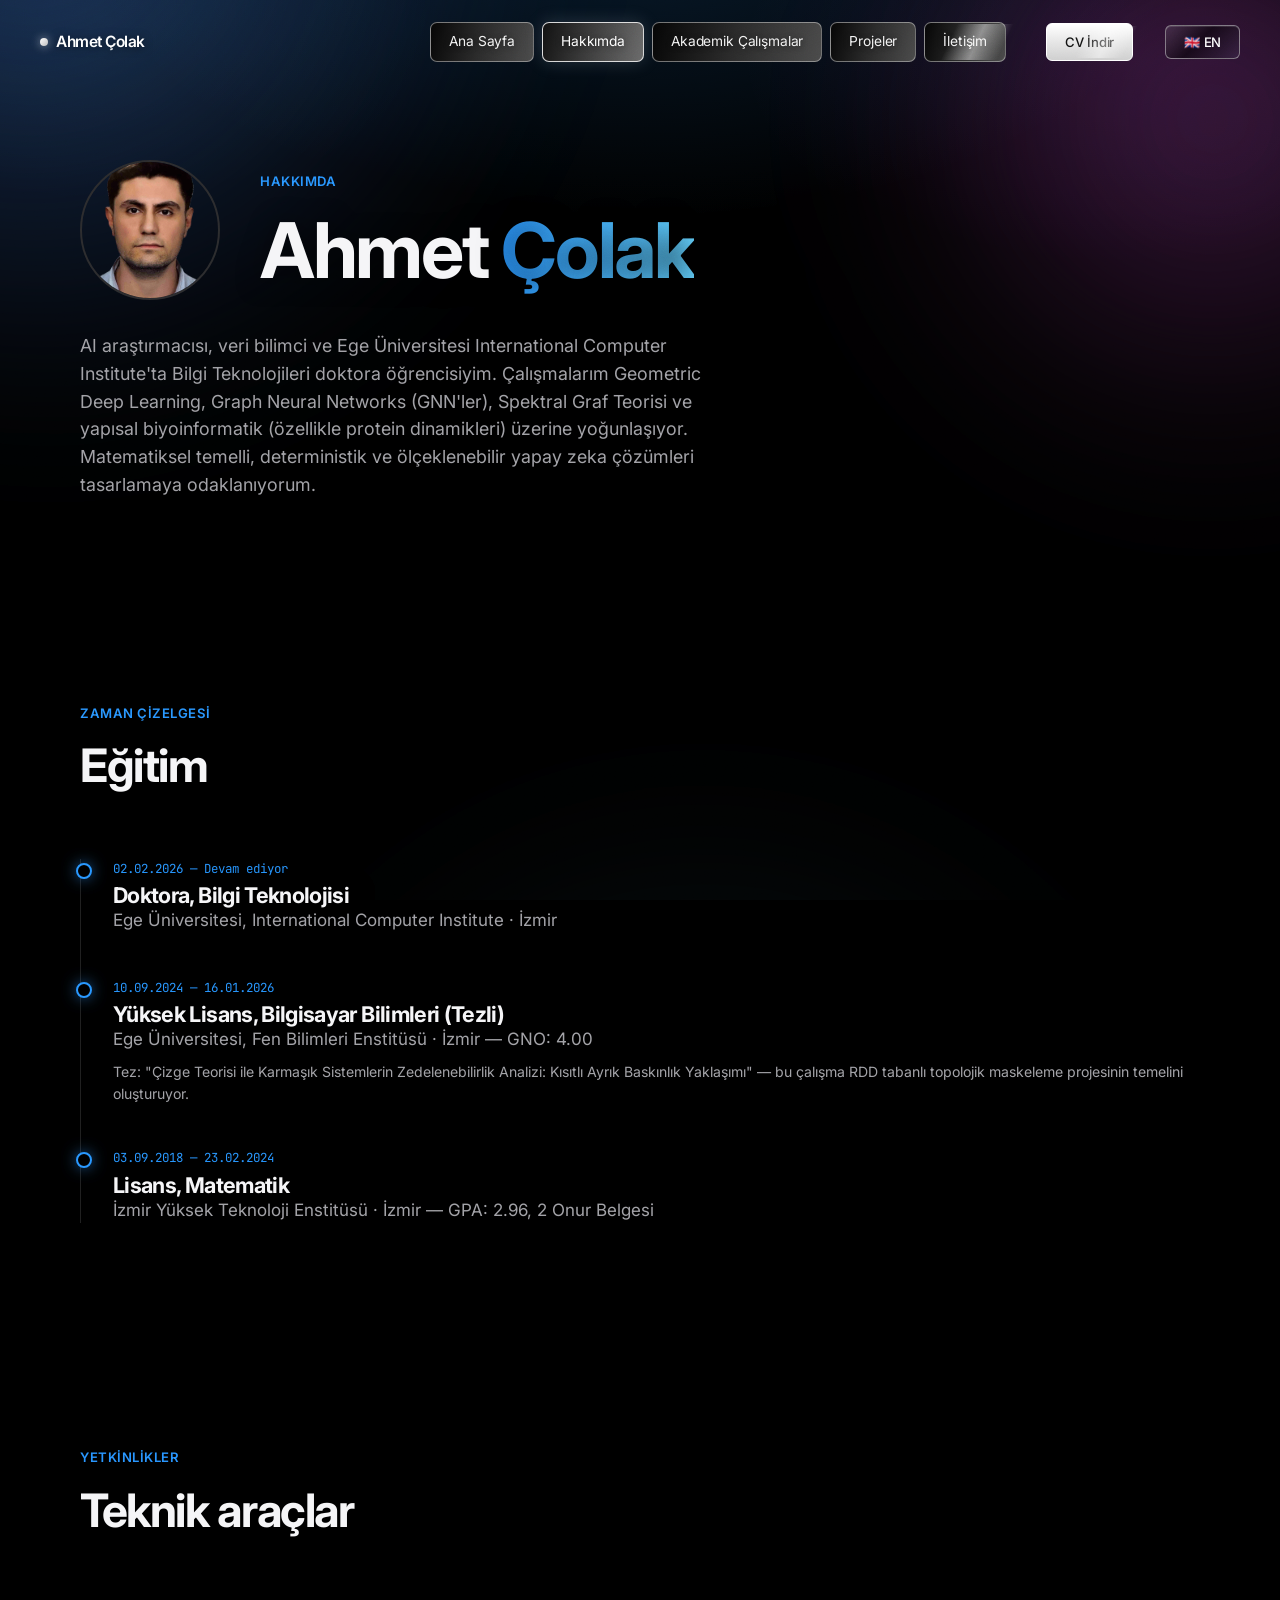
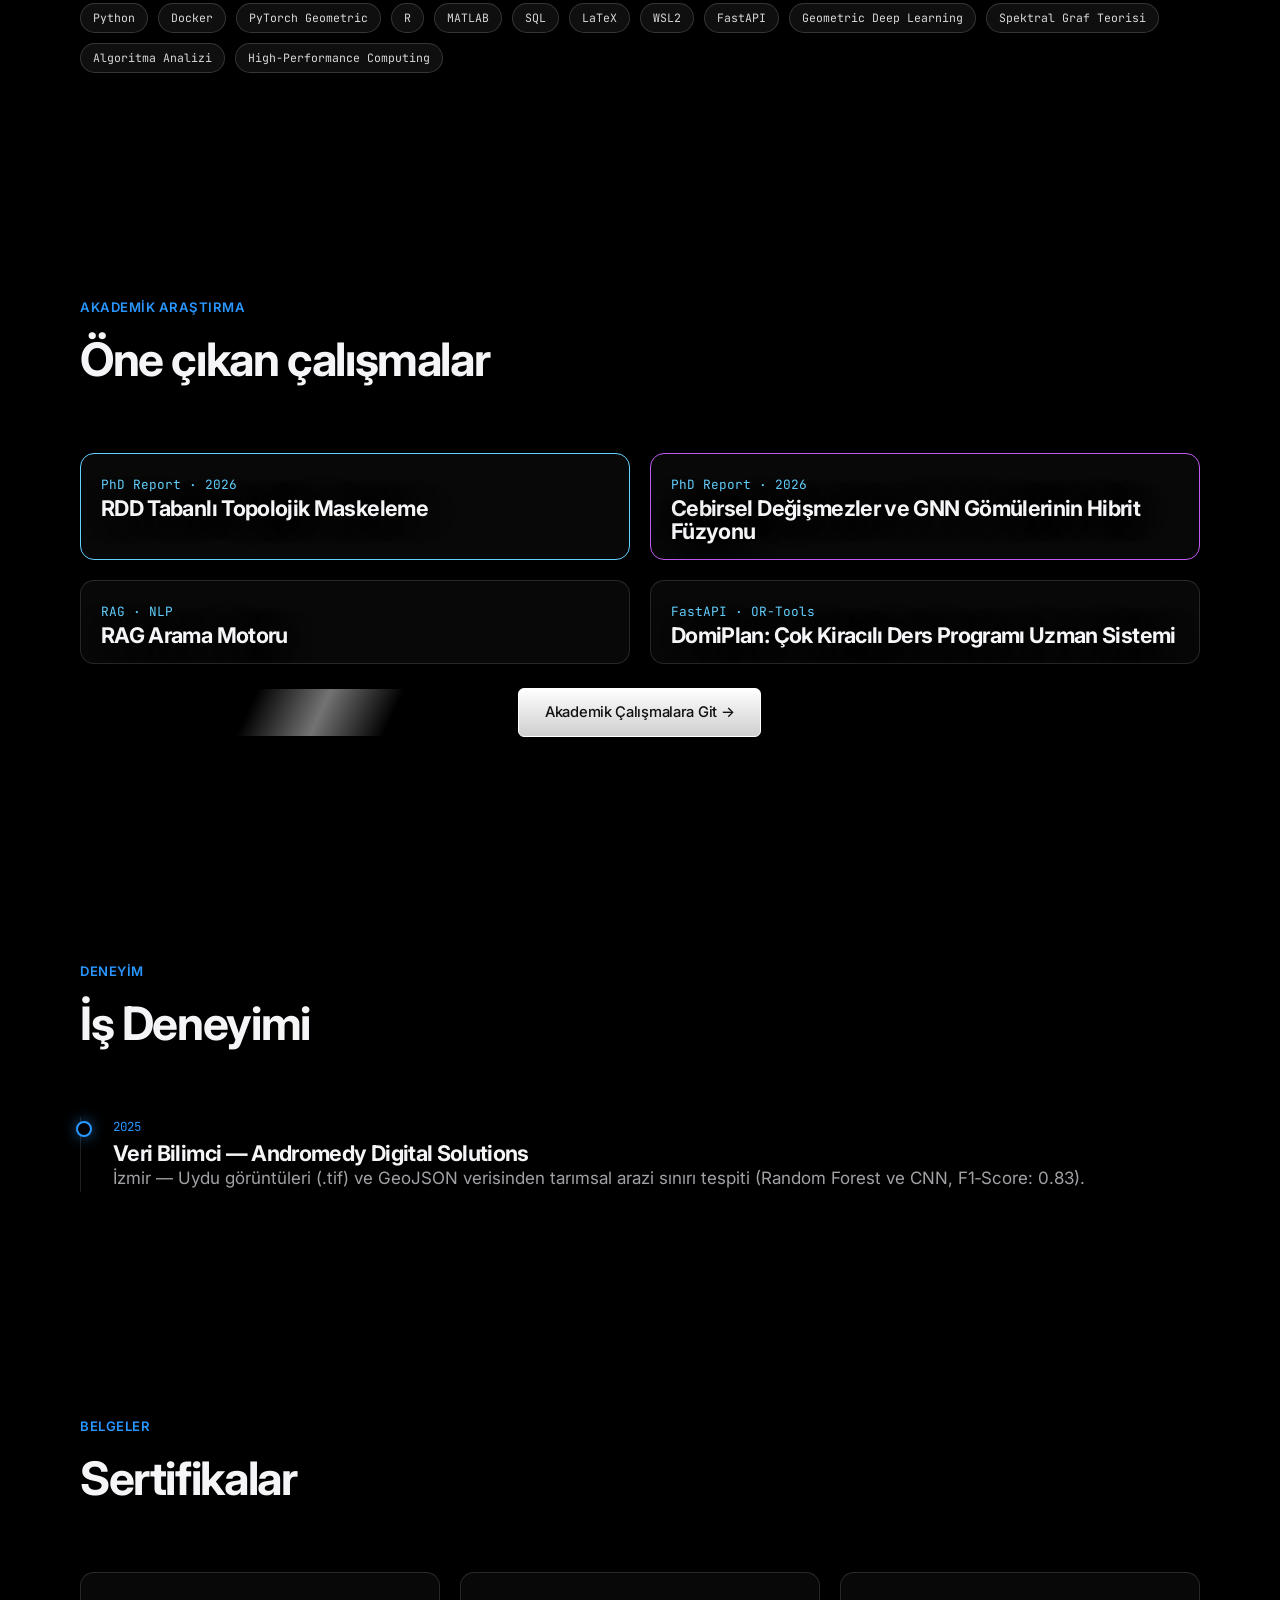
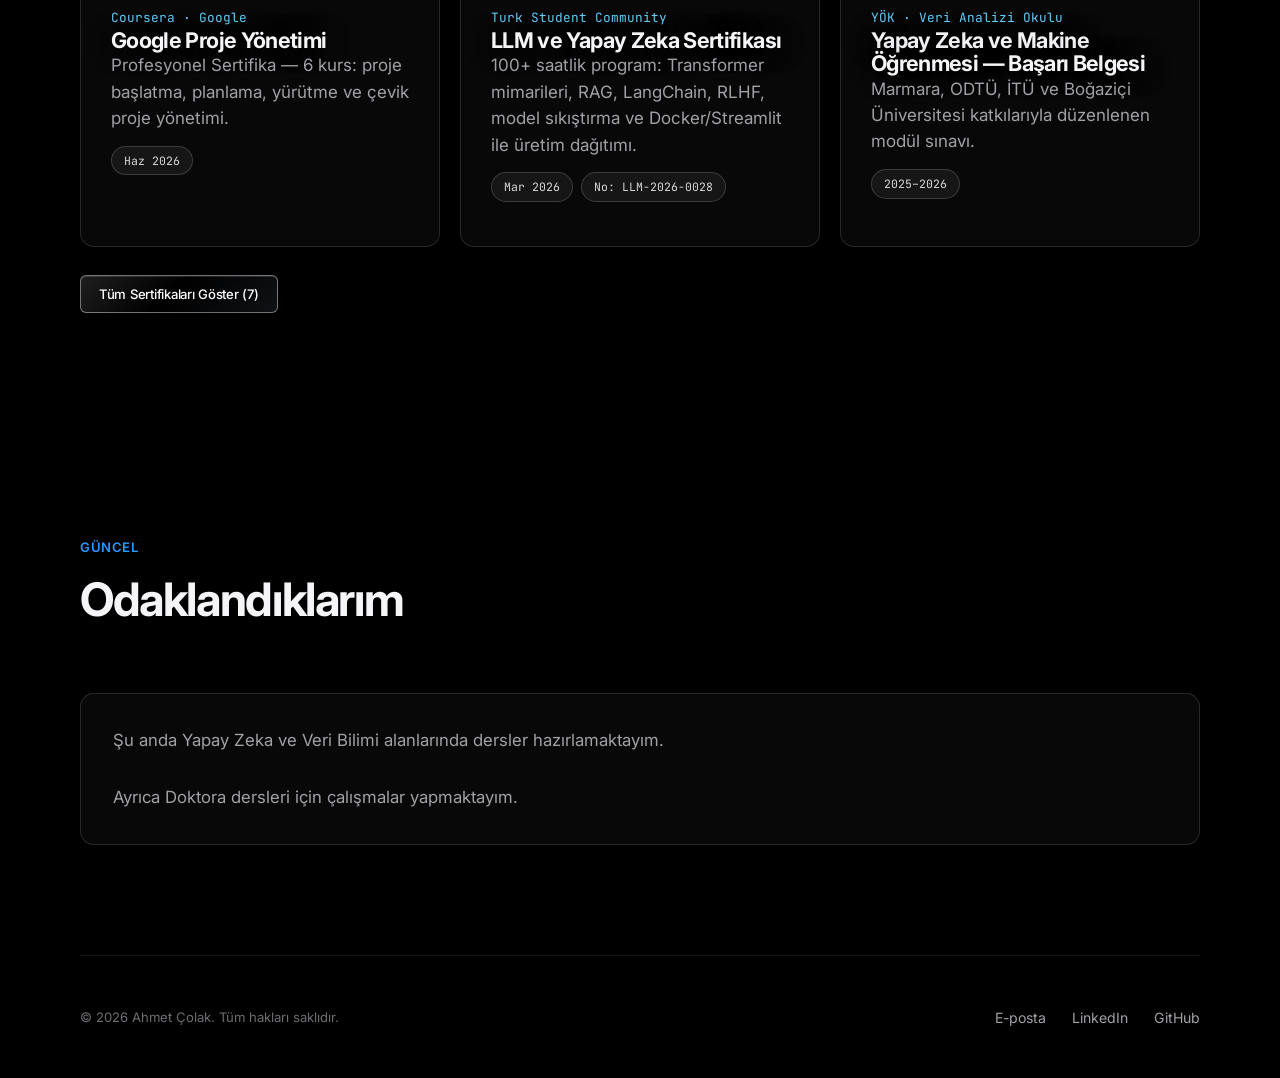
==== commit 0b29bc83: "Unify all pages with landing shell: injected video/grain background, liquid-metal pill nav, glass pa" ====
--- a/about.html
+++ b/about.html
@@ -5,8 +5,9 @@
 <meta name="viewport" content="width=device-width, initial-scale=1.0" />
 <title>About · Ahmet Çolak</title>
 <link rel="preconnect" href="https://fonts.googleapis.com">
-<link href="https://fonts.googleapis.com/css2?family=Inter:wght@400;500;600;700&family=JetBrains+Mono:wght@400;500&display=swap" rel="stylesheet">
+<link href="https://fonts.googleapis.com/css2?family=Inter:ital,opsz,wght@0,14..32,100..900&family=Instrument+Serif:ital@1&family=JetBrains+Mono:wght@400;500&display=swap" rel="stylesheet">
 <link rel="stylesheet" href="assets/css/main.css">
+<link rel="stylesheet" href="assets/css/shell.css">
 </head>
 <body>
 
@@ -253,6 +254,7 @@
   </footer>
 </div>
 
+<script src="assets/js/shell.js"></script>
 <script src="assets/js/site.js"></script>
 <script src="assets/js/scroll-fx.js"></script>
 
--- a/assets/css/shell.css
+++ b/assets/css/shell.css
@@ -0,0 +1,154 @@
+/* =========================================================
+   SHELL — Vesper-style unification layer
+   Loaded AFTER main.css. Sits on top of the Apple-dark theme
+   and pulls every page into the landing page's language:
+   pure black, hero video, grain, liquid-metal pills, glass UI.
+   ========================================================= */
+
+body{
+  background:#000000 !important;
+  font-family:"Inter",system-ui,-apple-system,BlinkMacSystemFont,"Segoe UI",sans-serif;
+}
+
+/* ---------- GRAIN ---------- */
+.grain{position:fixed;inset:-50%;z-index:100;pointer-events:none;opacity:.16;width:200%;height:200%;
+  background-image:url("data:image/svg+xml,%3Csvg xmlns='http://www.w3.org/2000/svg' width='240' height='240'%3E%3Cfilter id='n'%3E%3CfeTurbulence type='fractalNoise' baseFrequency='.9' numOctaves='2'/%3E%3C/filter%3E%3Crect width='100%25' height='100%25' filter='url(%23n)' opacity='.55'/%3E%3C/svg%3E");
+  mix-blend-mode:overlay;}
+
+/* ---------- FIXED HERO VIDEO (injected by shell.js) ---------- */
+.hero-photo{position:fixed;inset:0;z-index:0;overflow:hidden;pointer-events:none;}
+.hero-photo video{width:100%;height:100%;object-fit:cover;display:block;}
+.hero-photo::after{content:"";position:absolute;inset:0;
+  background:linear-gradient(180deg,rgba(0,0,0,.58) 0%,rgba(0,0,0,.34) 42%,rgba(0,0,0,.82) 100%);}
+body.no-video .hero-photo{display:none;}
+
+/* ---------- NAV as liquid-metal pills ---------- */
+.nav{
+  position:fixed;top:0;left:0;right:0;z-index:50;
+  background:transparent !important;border-bottom:none !important;
+  backdrop-filter:none;-webkit-backdrop-filter:none;
+}
+.nav-inner{
+  max-width:none;margin:0;padding:calc(var(--header-y, 22px)) 40px 10px;
+}
+.nav-logo{
+  font-family:"Inter",system-ui,sans-serif;font-weight:600;font-size:15.5px;color:#fff;
+  letter-spacing:-.03em;text-shadow:0 1px 8px rgba(0,0,0,.5);
+}
+.nav-logo .dot{width:8px;height:8px;background:linear-gradient(135deg,#fff,#bdbdbd);
+  box-shadow:0 0 10px rgba(255,255,255,.55);}
+
+.nav-links{gap:8px;}
+.nav-links a{
+  height:40px;display:inline-flex;align-items:center;padding:0 18px;
+  border-radius:7px;overflow:hidden;position:relative;white-space:nowrap;
+  border:1px solid rgba(198,198,198,.55);color:#f3f3f3;
+  background:linear-gradient(105deg,#050505 0%,#2a2a2a 48%,#4a4a4a 100%);
+  font-family:"Inter",system-ui,sans-serif;font-size:.86rem;font-weight:400;letter-spacing:-.01em;
+  transition:background .35s ease,border-color .35s ease,box-shadow .35s ease,color .35s ease;
+  text-shadow:0 1px 6px rgba(0,0,0,.45);
+}
+.nav-links a::before{
+  content:"";position:absolute;inset:0;pointer-events:none;
+  background:linear-gradient(115deg,transparent 30%,rgba(255,255,255,.16) 50%,transparent 70%);
+  transform:translateX(-120%);
+}
+.nav-links a:hover,
+.nav-links a.active{
+  color:#fff;border-color:rgba(235,235,235,.9);
+  background:linear-gradient(105deg,#111 0%,#3a3a3a 45%,#6a6a6a 100%);
+  box-shadow:0 0 18px rgba(200,210,230,.18);
+}
+.nav-links a:hover::before,
+.nav-links a.active::before{
+  transform:translateX(120%);transition:transform .6s ease;
+}
+.nav-links a.active::after{display:none;}
+
+/* ---------- BUTTONS → liquid glass ---------- */
+.btn{
+  background:linear-gradient(135deg,rgba(255,255,255,.12),rgba(0,0,0,.5) 46%,rgba(150,170,200,.1));
+  color:#fff;border:1px solid rgba(198,198,198,.55);
+  backdrop-filter:blur(16px);-webkit-backdrop-filter:blur(16px);
+  box-shadow:inset 0 1px 0 rgba(255,255,255,.12);
+  font-family:"Inter",system-ui,sans-serif;font-weight:500;letter-spacing:-.02em;
+  border-radius:6px;text-shadow:none;
+}
+.btn:hover{
+  border-color:rgba(220,230,255,.8);
+  box-shadow:inset 0 1px 0 rgba(255,255,255,.22),0 0 24px rgba(170,200,255,.28);
+}
+.btn::after{
+  content:"";position:absolute;inset:0;z-index:1;
+  background:linear-gradient(115deg,transparent 20%,rgba(255,255,255,.45) 48%,transparent 76%);
+  transform:translateX(-130%);pointer-events:none;
+}
+.btn:hover::after{transform:translateX(130%);transition:transform .65s ease;}
+/* solid CTAs become the bright white pill from the landing */
+.btn-primary{
+  background:linear-gradient(180deg,#ffffff 0%,#e7e7e7 48%,#cfcfcf 100%);
+  color:#111;border:1px solid #fff;
+  box-shadow:inset 0 1px 0 rgba(255,255,255,.95);
+}
+.btn-primary:hover{
+  background:linear-gradient(180deg,#fff 0%,#f3f6ff 42%,#d5def2 100%);
+  border-color:#f2f6ff;color:#111;
+  box-shadow:inset 0 1px 0 #fff,0 0 22px rgba(186,208,255,.35),0 8px 18px rgba(255,255,255,.12);
+}
+
+/* ---------- TYPOGRAPHY ---------- */
+h1,h2,h3{
+  font-family:"Inter",system-ui,sans-serif !important;
+  letter-spacing:-.03em;text-shadow:0 2px 24px rgba(0,0,0,.55);
+}
+.logo-suffix,.eyebrow{font-family:"Inter",system-ui,sans-serif;}
+
+/* ---------- GLASS PANELS ---------- */
+.card{
+  background:rgba(14,14,16,.62);
+  -webkit-backdrop-filter:blur(14px);backdrop-filter:blur(14px);
+  border-color:rgba(255,255,255,.13);border-radius:14px;
+}
+.card:hover{
+  background:rgba(22,22,26,.72);
+  border-color:rgba(235,235,235,.45);
+  box-shadow:0 24px 48px -20px rgba(0,0,0,.85);
+}
+.tag{
+  background:rgba(255,255,255,.06);
+  border-color:rgba(255,255,255,.16);
+  color:#d8d8d8;
+}
+.filter-pill{
+  background:rgba(255,255,255,.05);
+  border-color:rgba(255,255,255,.16);
+}
+.filter-pill.active{
+  background:linear-gradient(180deg,#ffffff,#d5def2);color:#111;border-color:#fff;
+}
+.timeline-item::before{
+  background:#000;border-color:#2997FF;box-shadow:0 0 14px rgba(41,151,255,.55);
+}
+input,textarea{
+  background:rgba(10,10,12,.66);
+  -webkit-backdrop-filter:blur(12px);backdrop-filter:blur(12px);
+  border-color:rgba(255,255,255,.18);
+}
+input:focus,textarea:focus{background:rgba(18,18,20,.75);}
+.footer{border-top:1px solid rgba(255,255,255,.09);background:transparent;}
+.section{border-top:none;}
+
+/* ---------- MOBILE dropdown keeps glass language ---------- */
+@media (max-width:800px){
+  .nav-inner{padding:12px 20px;}
+  .nav-links.open{
+    top:56px;background:rgba(10,10,12,.92);
+    backdrop-filter:blur(20px);-webkit-backdrop-filter:blur(20px);
+    border-bottom:1px solid rgba(255,255,255,.08);
+  }
+  .nav-links a{width:auto;height:46px;border-radius:10px;padding:0 18px;}
+}
+@media (prefers-reduced-motion: reduce){
+  .grain{display:none;}
+}
+
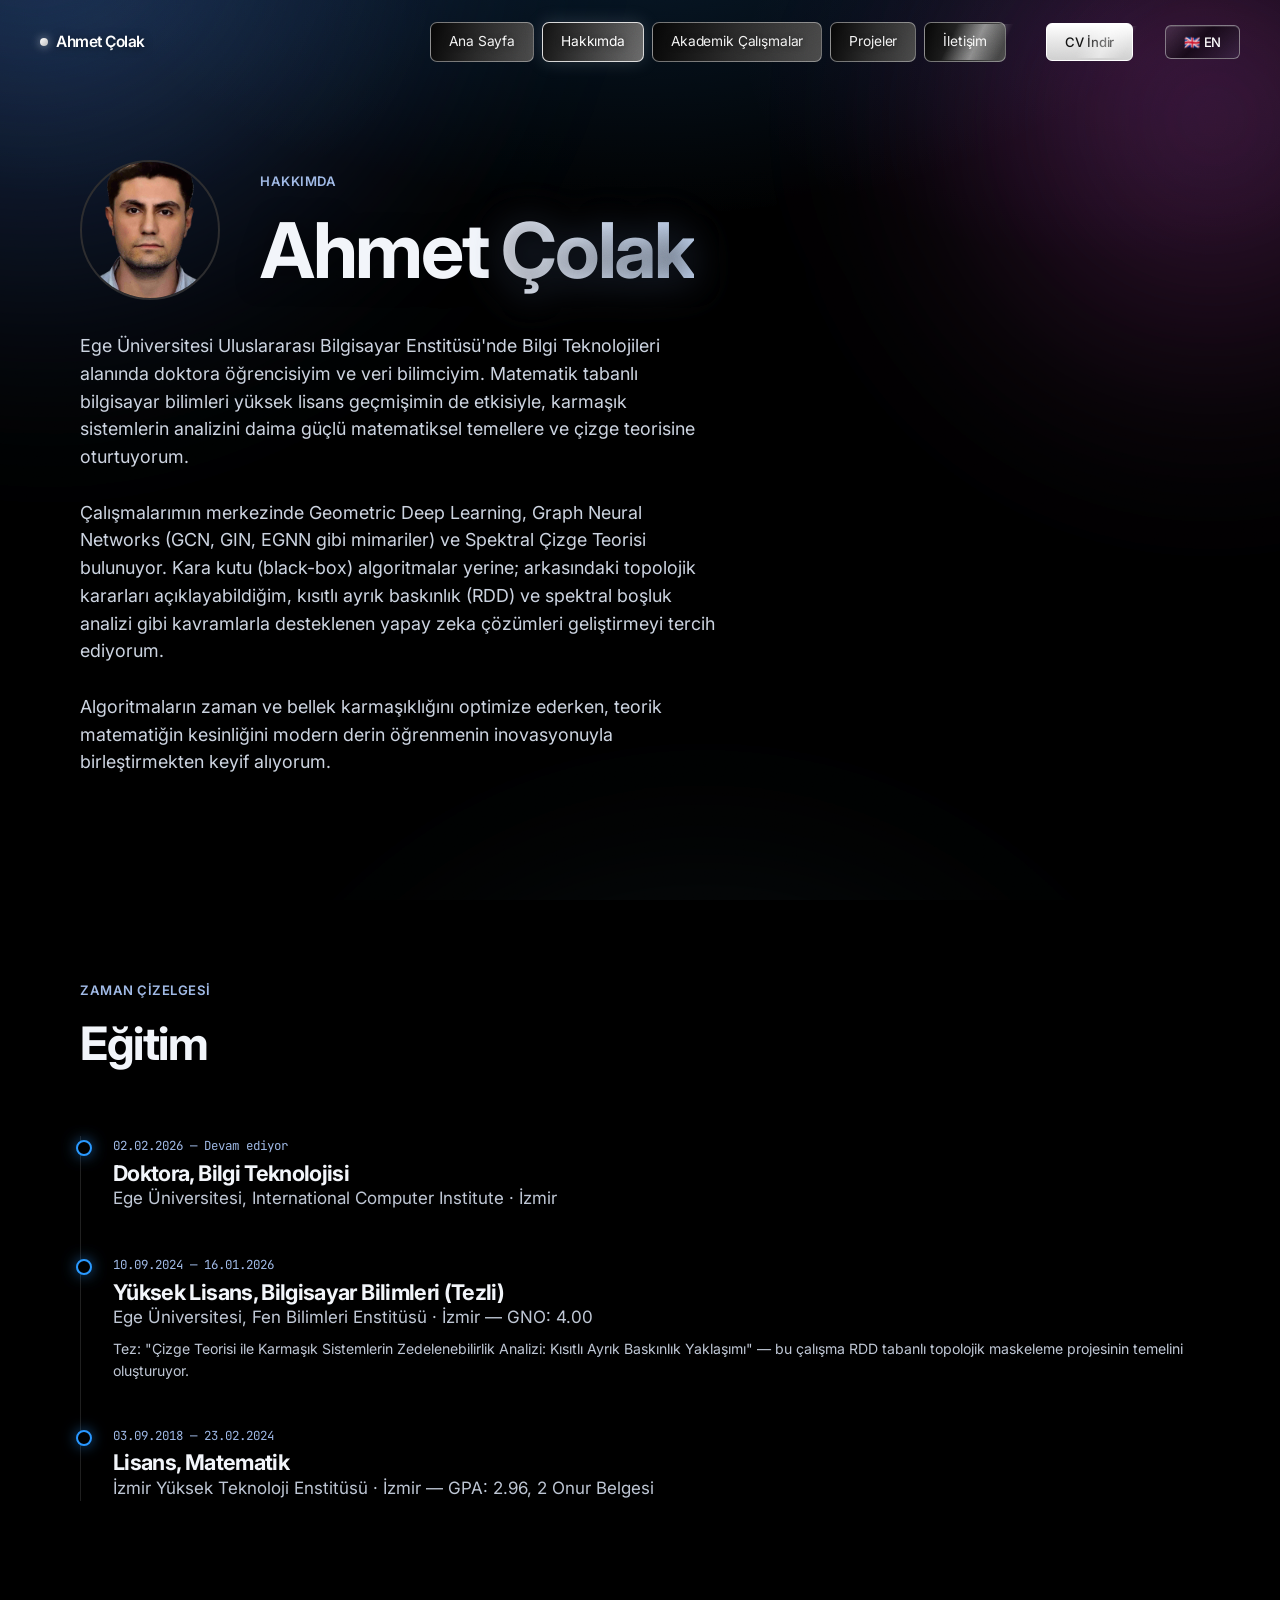
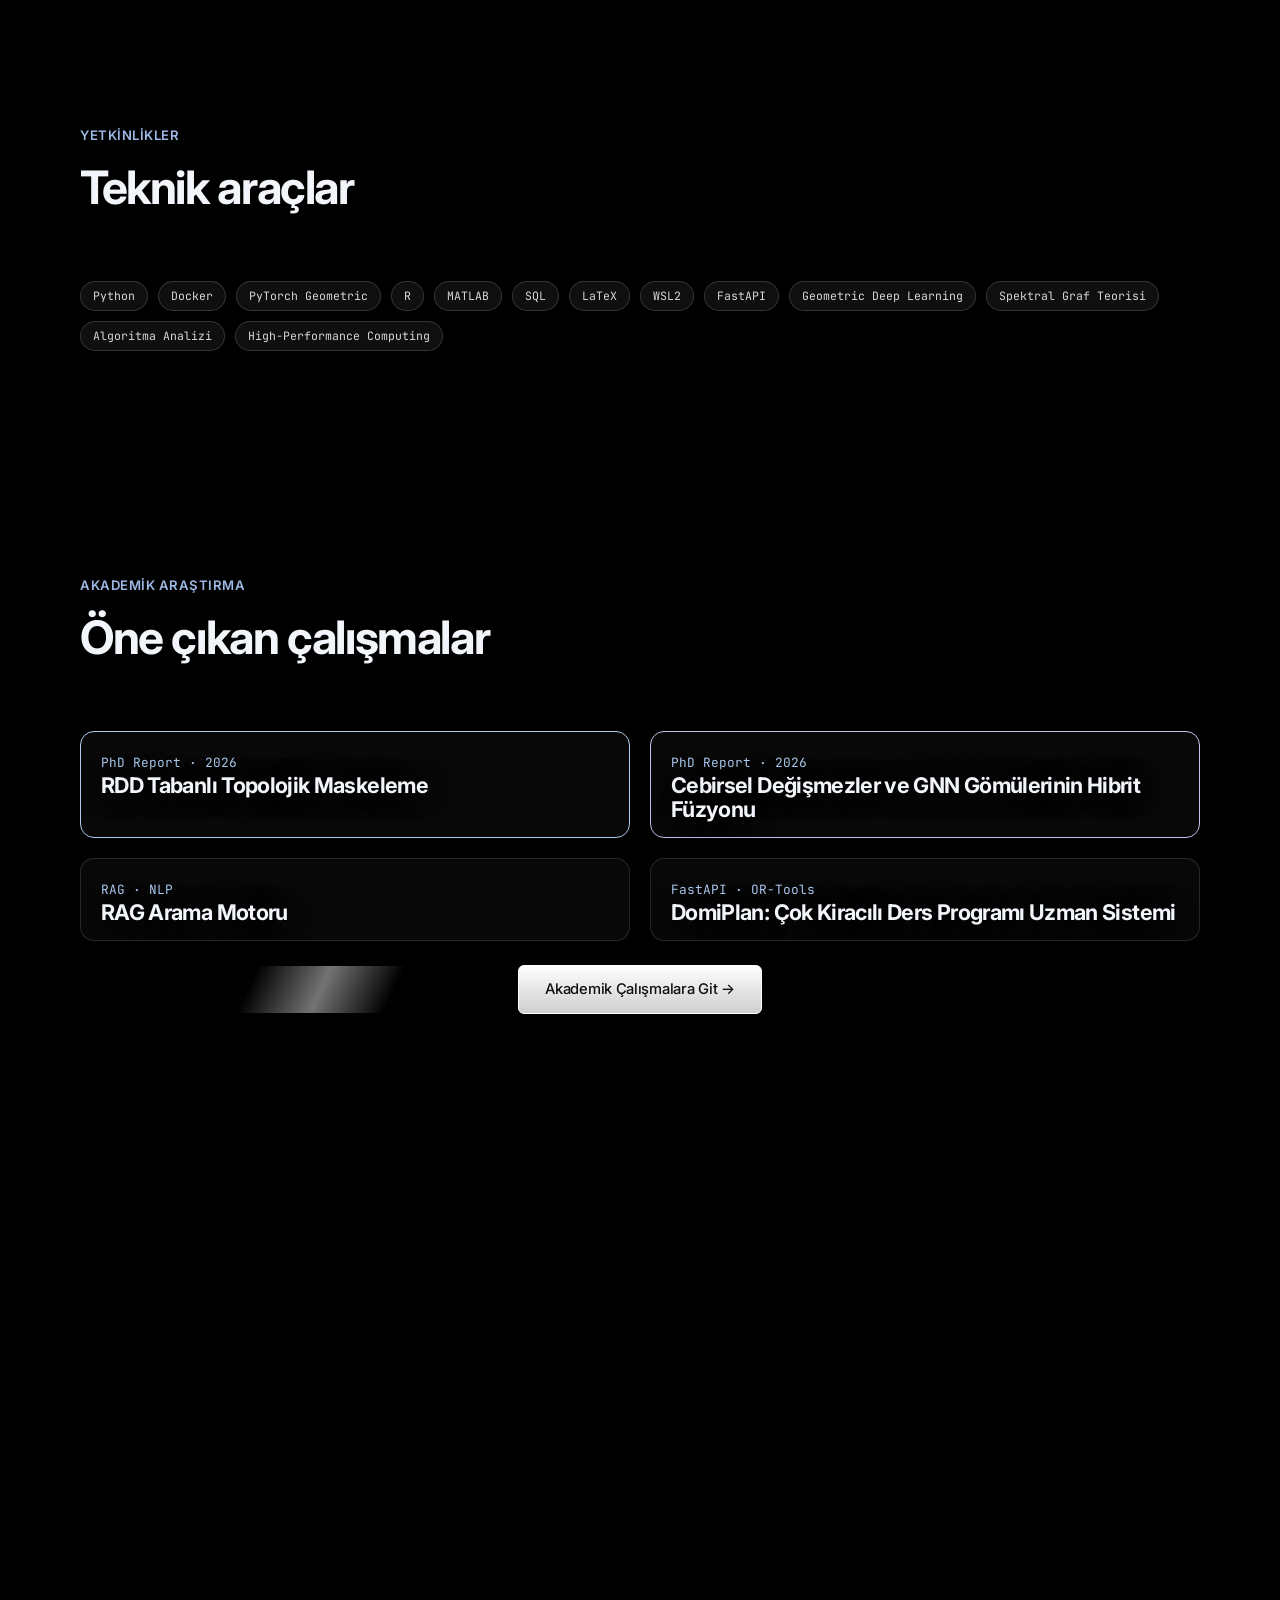
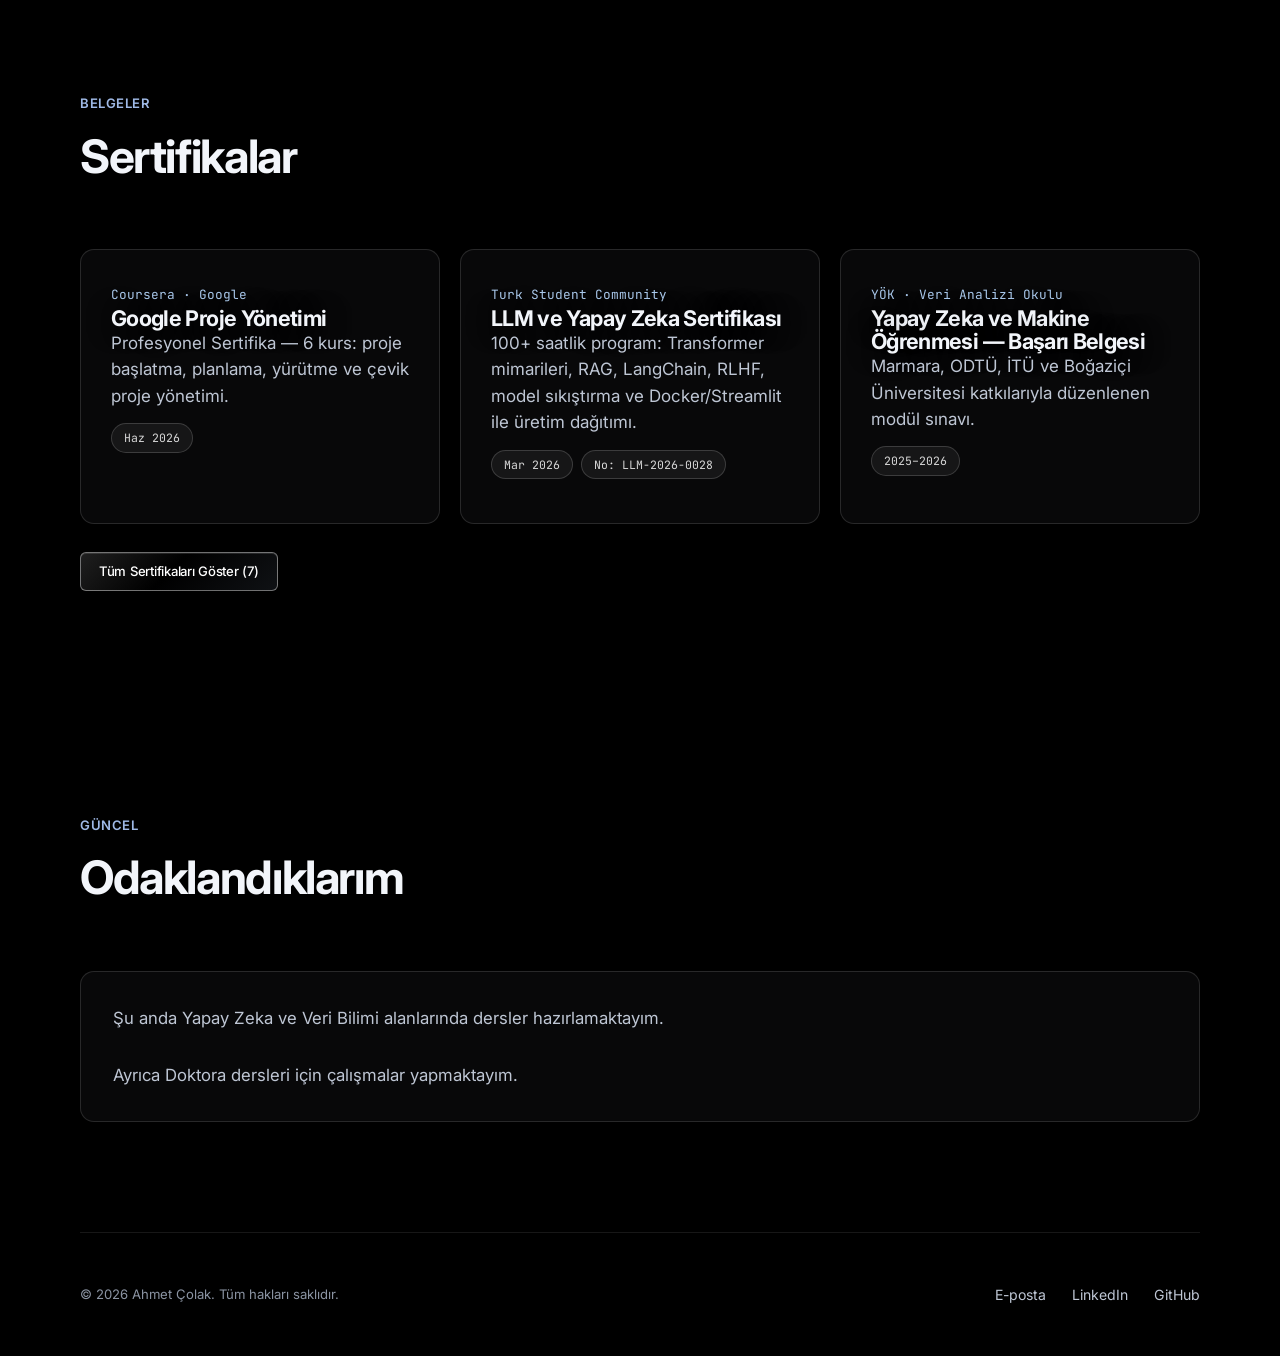
==== commit 3348ddb8: "Rewrite about lead: mathematical foundations, GNN architectures (GCN/GIN/EGNN), RDD and spectral gap" ====
--- a/about.html
+++ b/about.html
@@ -48,7 +48,7 @@
         <h1>Ahmet <span class="gradient-text">Çolak</span></h1>
       </div>
     </div>
-    <p class="lead" style="margin-top:32px;" data-i18n="about-lead">AI araştırmacısı, veri bilimci ve Ege Üniversitesi International Computer Institute'ta Bilgi Teknolojileri doktora öğrencisiyim. Çalışmalarım Geometric Deep Learning, Graph Neural Networks (GNN'ler), Spektral Graf Teorisi ve yapısal biyoinformatik (özellikle protein dinamikleri) üzerine yoğunlaşıyor. Matematiksel temelli, deterministik ve ölçeklenebilir yapay zeka çözümleri tasarlamaya odaklanıyorum.</p>
+    <p class="lead" style="margin-top:32px;" data-i18n="about-lead">Ege Üniversitesi Uluslararası Bilgisayar Enstitüsü'nde Bilgi Teknolojileri alanında doktora öğrencisiyim ve veri bilimciyim. Matematik tabanlı bilgisayar bilimleri yüksek lisans geçmişimin de etkisiyle, karmaşık sistemlerin analizini daima güçlü matematiksel temellere ve çizge teorisine oturtuyorum.<br><br>Çalışmalarımın merkezinde Geometric Deep Learning, Graph Neural Networks (GCN, GIN, EGNN gibi mimariler) ve Spektral Çizge Teorisi bulunuyor. Kara kutu (black-box) algoritmalar yerine; arkasındaki topolojik kararları açıklayabildiğim, kısıtlı ayrık baskınlık (RDD) ve spektral boşluk analizi gibi kavramlarla desteklenen yapay zeka çözümleri geliştirmeyi tercih ediyorum.<br><br>Algoritmaların zaman ve bellek karmaşıklığını optimize ederken, teorik matematiğin kesinliğini modern derin öğrenmenin inovasyonuyla birleştirmekten keyif alıyorum.</p>
   </header>
 
   <section class="section container reveal">
--- a/assets/css/shell.css
+++ b/assets/css/shell.css
@@ -9,6 +9,32 @@
   background:#000000 !important;
   font-family:"Inter",system-ui,-apple-system,BlinkMacSystemFont,"Segoe UI",sans-serif;
 }
+
+/* ---------- COLOR HARMONY for the blue video backdrop ----------
+   Neutral grays read "abes" over the blue-tinted footage, and the
+   electric cyan/blue accents fight with it. Shift every tone to a
+   desaturated cool-slate family so text melts into one composition,
+   and turn the headline gradient into luminous silver-white. */
+:root{
+  --text-primary:  #F2F5FA;
+  --text-secondary:#BEC6D4;
+  --text-tertiary: #8B94A3;
+
+  /* desaturated accents that whisper instead of shouting */
+  --accent-blue:   #9FB9E6;
+  --accent-cyan:   #ACCBEE;
+  --accent-violet: #C9BBEB;
+  --accent-gradient: linear-gradient(90deg, #EFF4FF, #C3D6F3);
+}
+
+p{ color:var(--text-secondary); }
+.lead{ color:#CBD3E0; white-space:pre-line; }
+.gradient-text{
+  -webkit-background-clip:text;background-clip:text;color:transparent;
+  filter:drop-shadow(0 2px 18px rgba(120,160,230,.25));
+}
+.hero-meta .num{ color:var(--text-primary); }
+
 
 /* ---------- GRAIN ---------- */
 .grain{position:fixed;inset:-50%;z-index:100;pointer-events:none;opacity:.16;width:200%;height:200%;
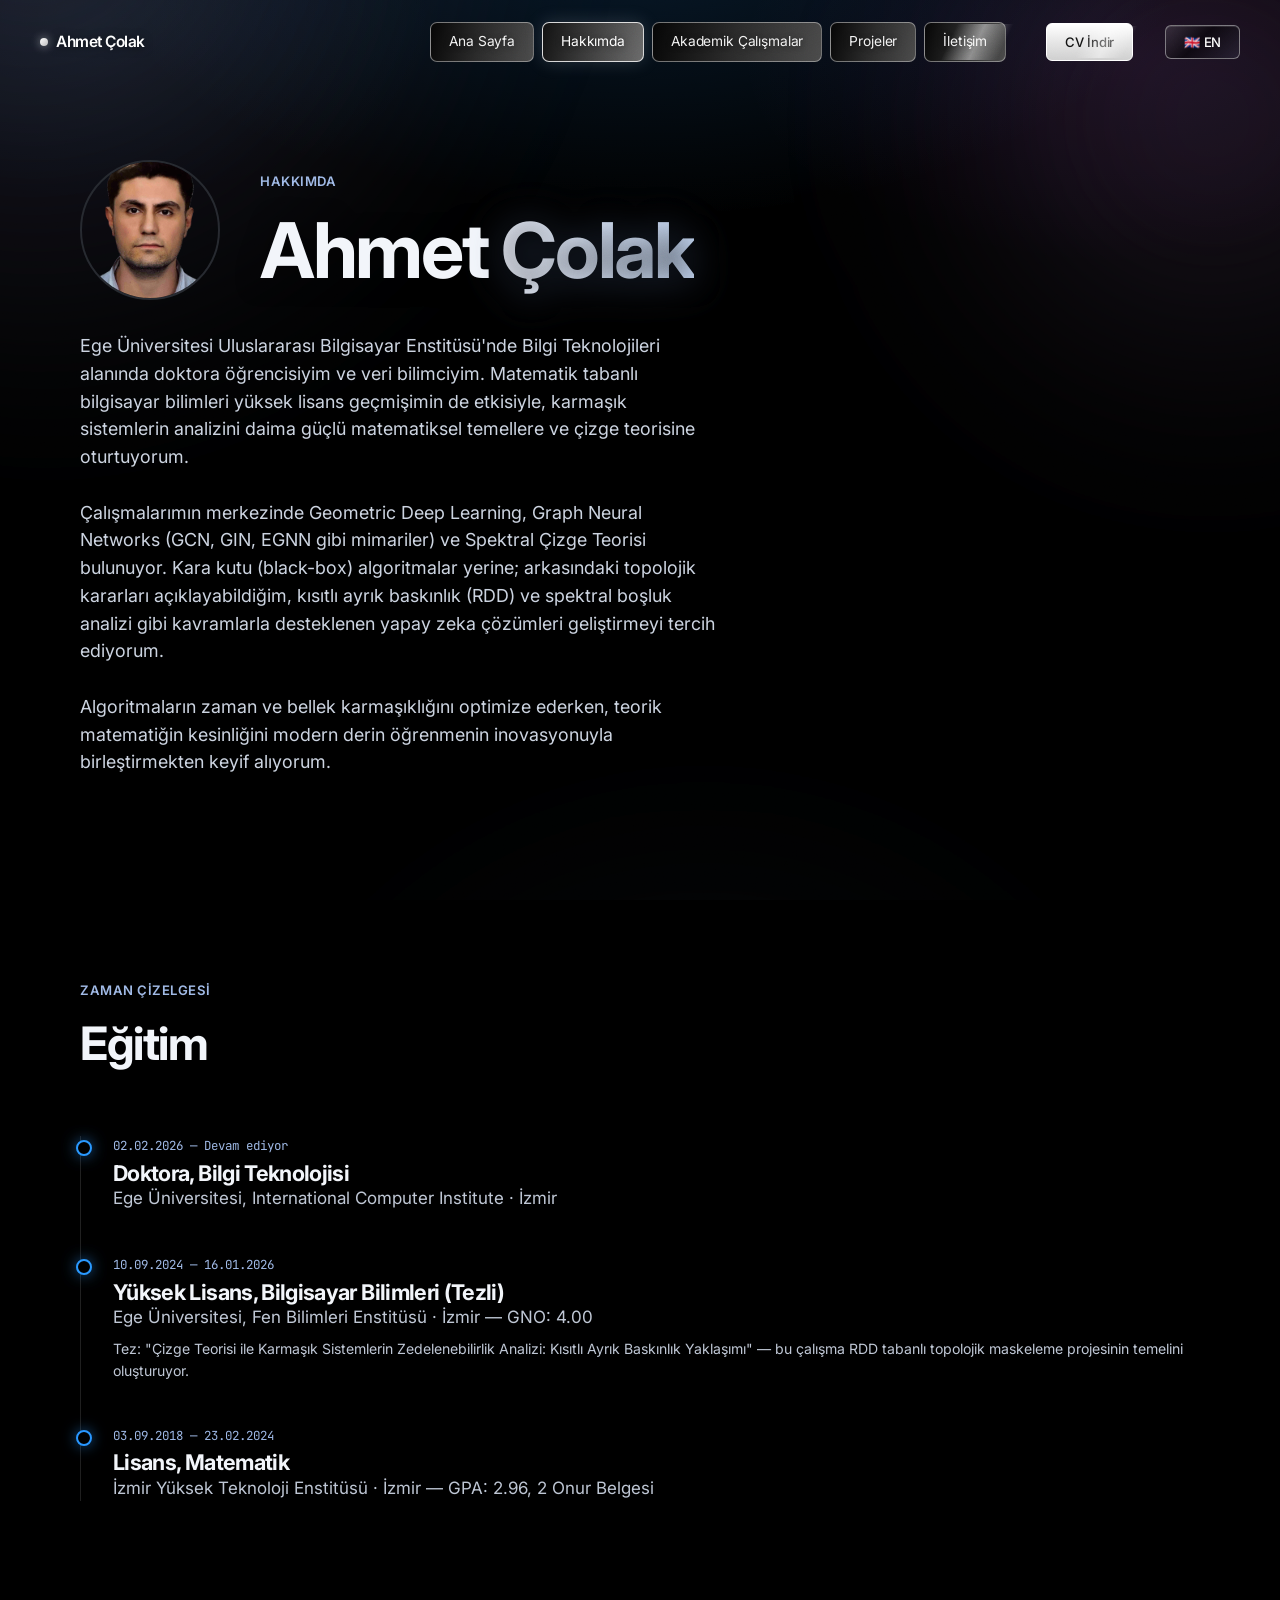
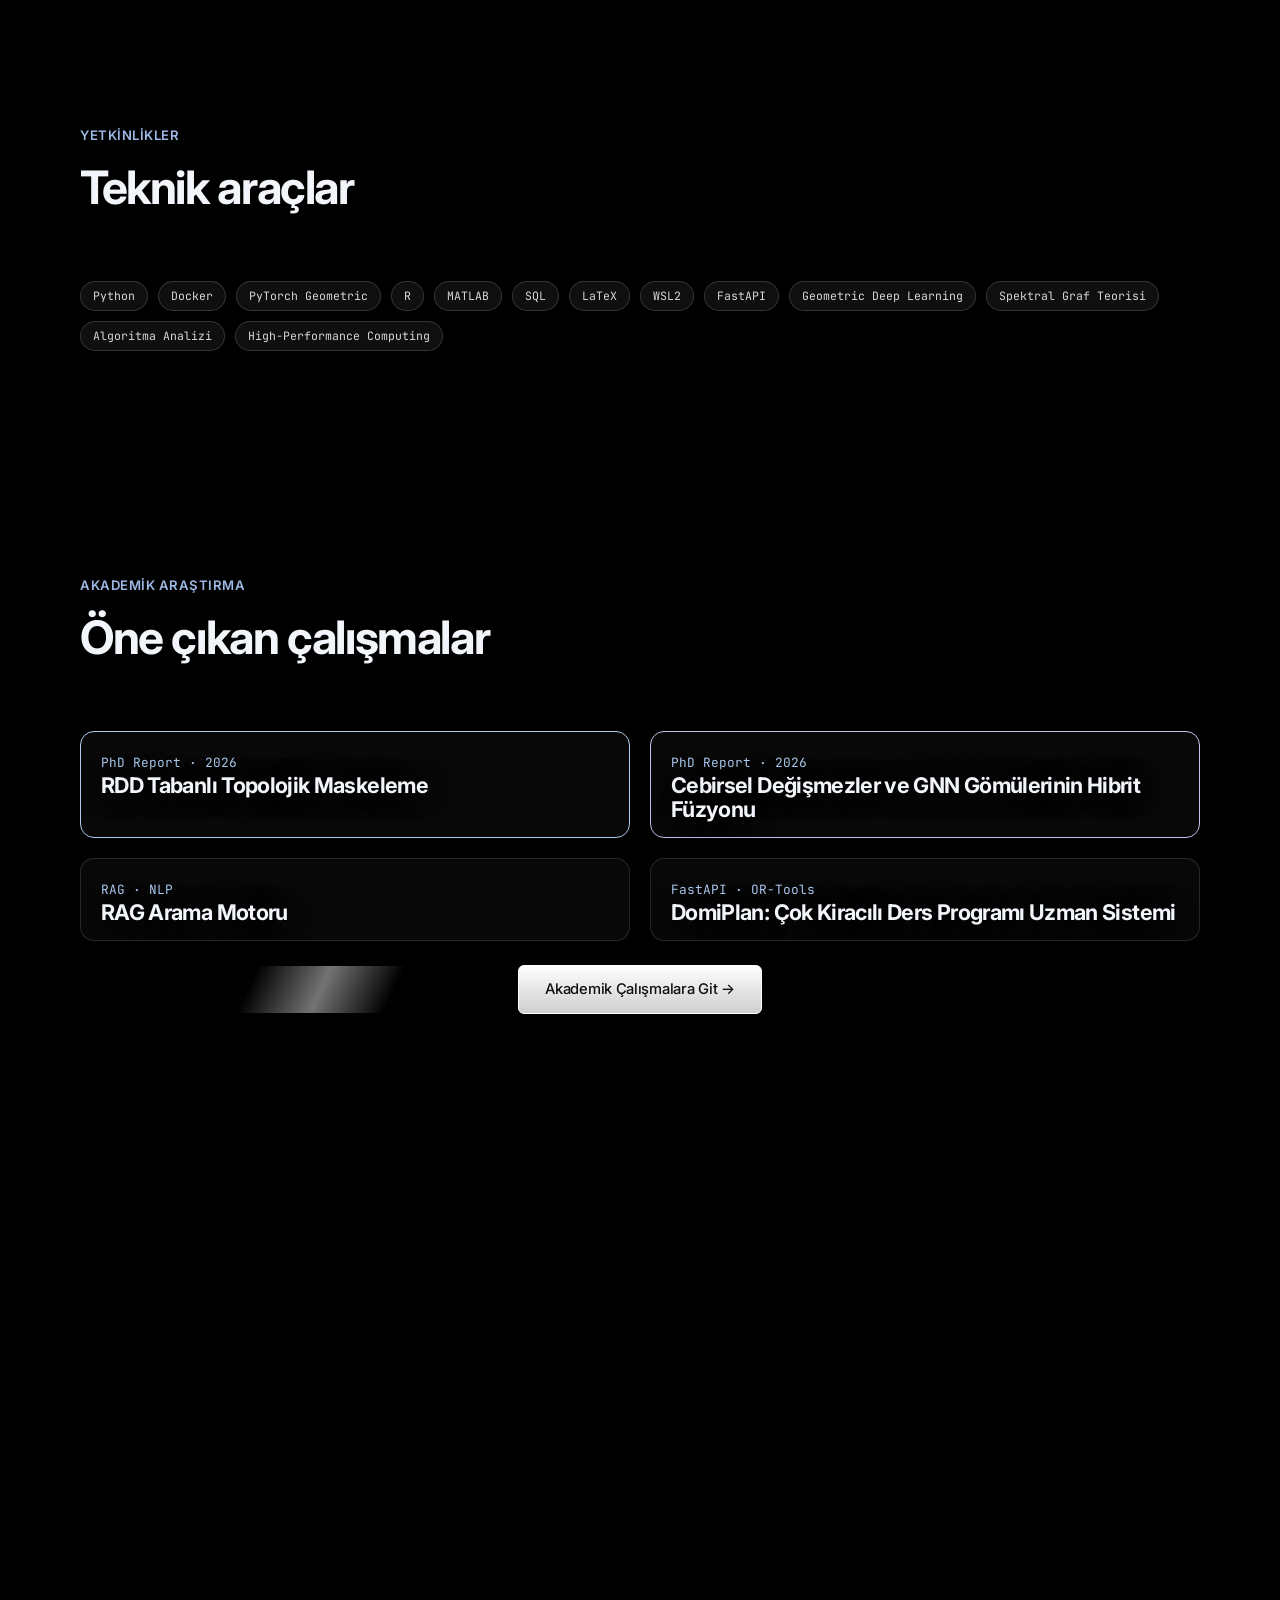
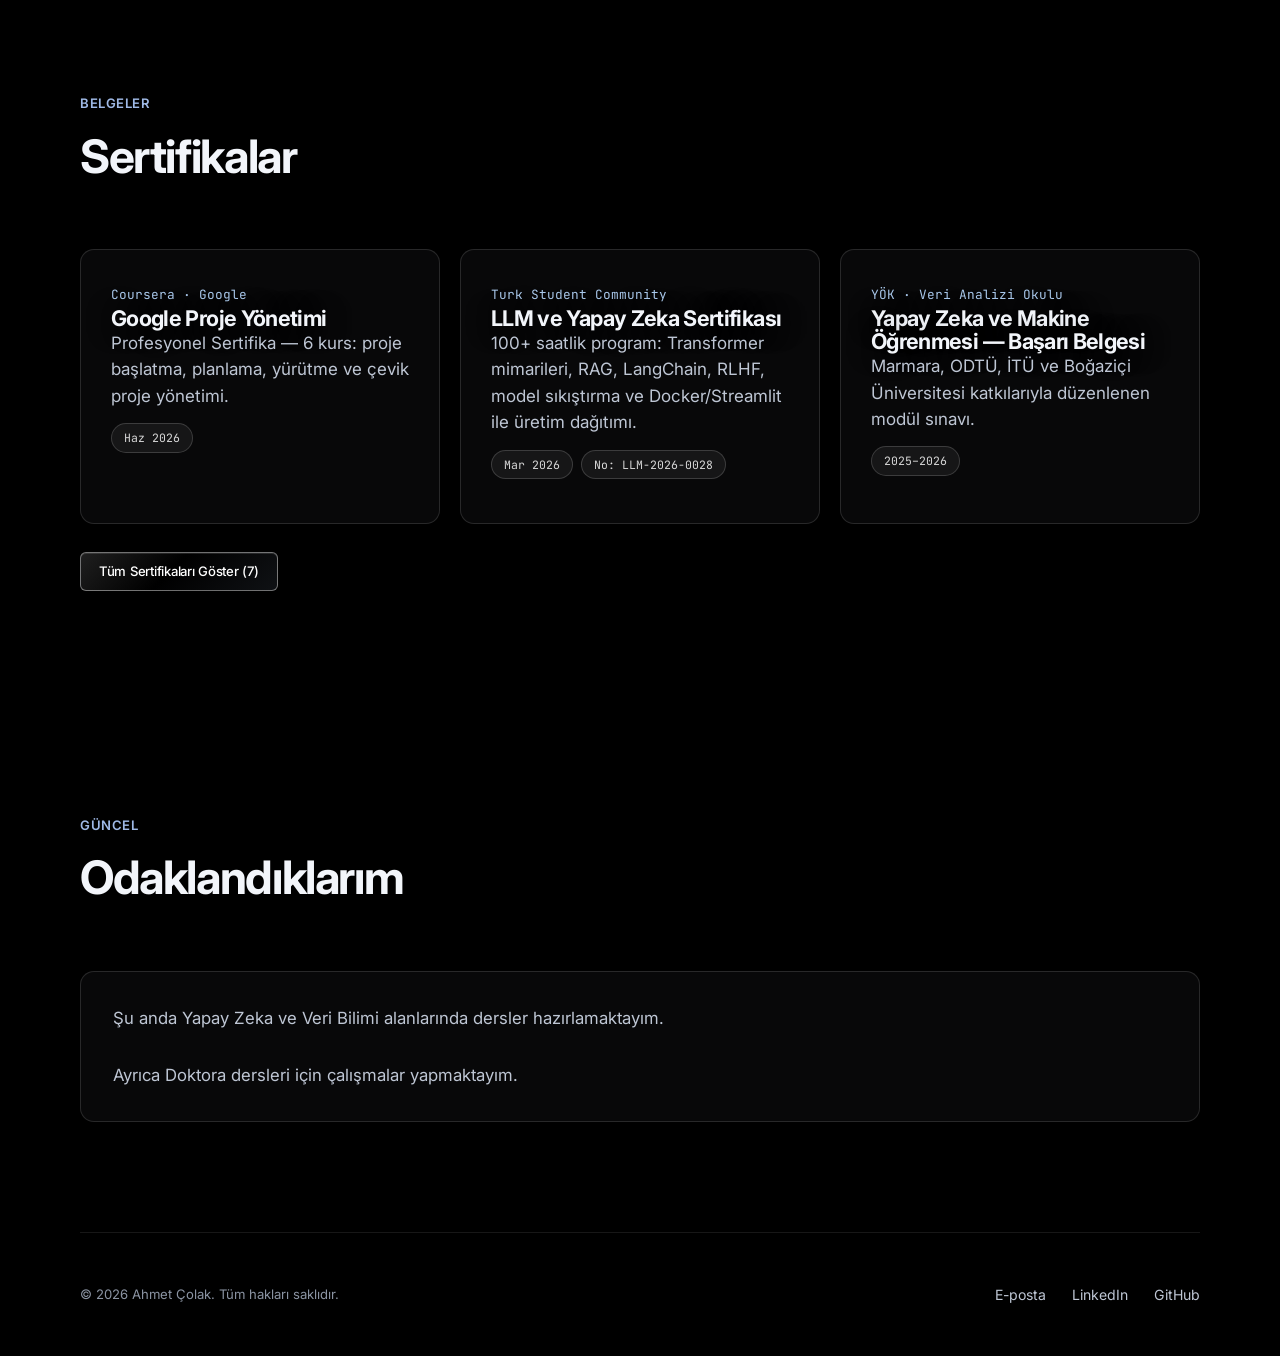
==== commit 7c81a34a: "Update about.html" ====
--- a/about.html
+++ b/about.html
@@ -3,7 +3,7 @@
 <head>
 <meta charset="UTF-8" />
 <meta name="viewport" content="width=device-width, initial-scale=1.0" />
-<title>About · Ahmet Çolak</title>
+<title>About · Ahmet Çolak.</title>
 <link rel="preconnect" href="https://fonts.googleapis.com">
 <link href="https://fonts.googleapis.com/css2?family=Inter:ital,opsz,wght@0,14..32,100..900&family=Instrument+Serif:ital@1&family=JetBrains+Mono:wght@400;500&display=swap" rel="stylesheet">
 <link rel="stylesheet" href="assets/css/main.css">
@@ -259,4 +259,4 @@
 <script src="assets/js/scroll-fx.js"></script>
 
 </body>
-</html>+</html>
--- a/assets/css/main.css
+++ b/assets/css/main.css
@@ -613,19 +613,19 @@
 .aurora .a1{
   width: 64vw; height: 64vw;
   left: -18vw; top: -28vw;
-  background: radial-gradient(circle at 32% 32%, rgba(41,151,255,.34), transparent 66%);
+  background: radial-gradient(circle at 32% 32%, rgba(118,148,208,.20), transparent 66%);
   filter: blur(70px);
 }
 .aurora .a2{
   width: 48vw; height: 48vw;
   right: -14vw; top: -10vw;
-  background: radial-gradient(circle at 60% 40%, rgba(191,90,242,.26), transparent 66%);
+  background: radial-gradient(circle at 60% 40%, rgba(152,138,208,.15), transparent 66%);
   filter: blur(80px);
 }
 .aurora .a3{
   width: 78vw; height: 78vw;
   left: 16vw; top: 85vh;
-  background: radial-gradient(circle, rgba(100,210,255,.15), transparent 62%);
+  background: radial-gradient(circle, rgba(98,156,218,.10), transparent 62%);
   filter: blur(90px);
 }
 
--- a/assets/css/shell.css
+++ b/assets/css/shell.css
@@ -34,6 +34,23 @@
   filter:drop-shadow(0 2px 18px rgba(120,160,230,.25));
 }
 .hero-meta .num{ color:var(--text-primary); }
+
+/* kill remaining electric-blue remnants and tune contrast */
+:root{
+  --stat:#CBD4E2;
+  --line:#26292F;
+}
+.timeline-item::before{
+  border-color:var(--accent-blue);
+  box-shadow:0 0 12px rgba(159,185,230,.4);
+}
+.tag{ color:var(--text-secondary); }
+a:focus-visible, button:focus-visible, input:focus-visible, textarea:focus-visible{
+  outline-color:#C9D6EE;
+}
+.hero-meta .label,.form-status.ok{ letter-spacing:0; }
+.form-status.ok{ color:#8FD4A8; }
+
 
 
 /* ---------- GRAIN ---------- */
